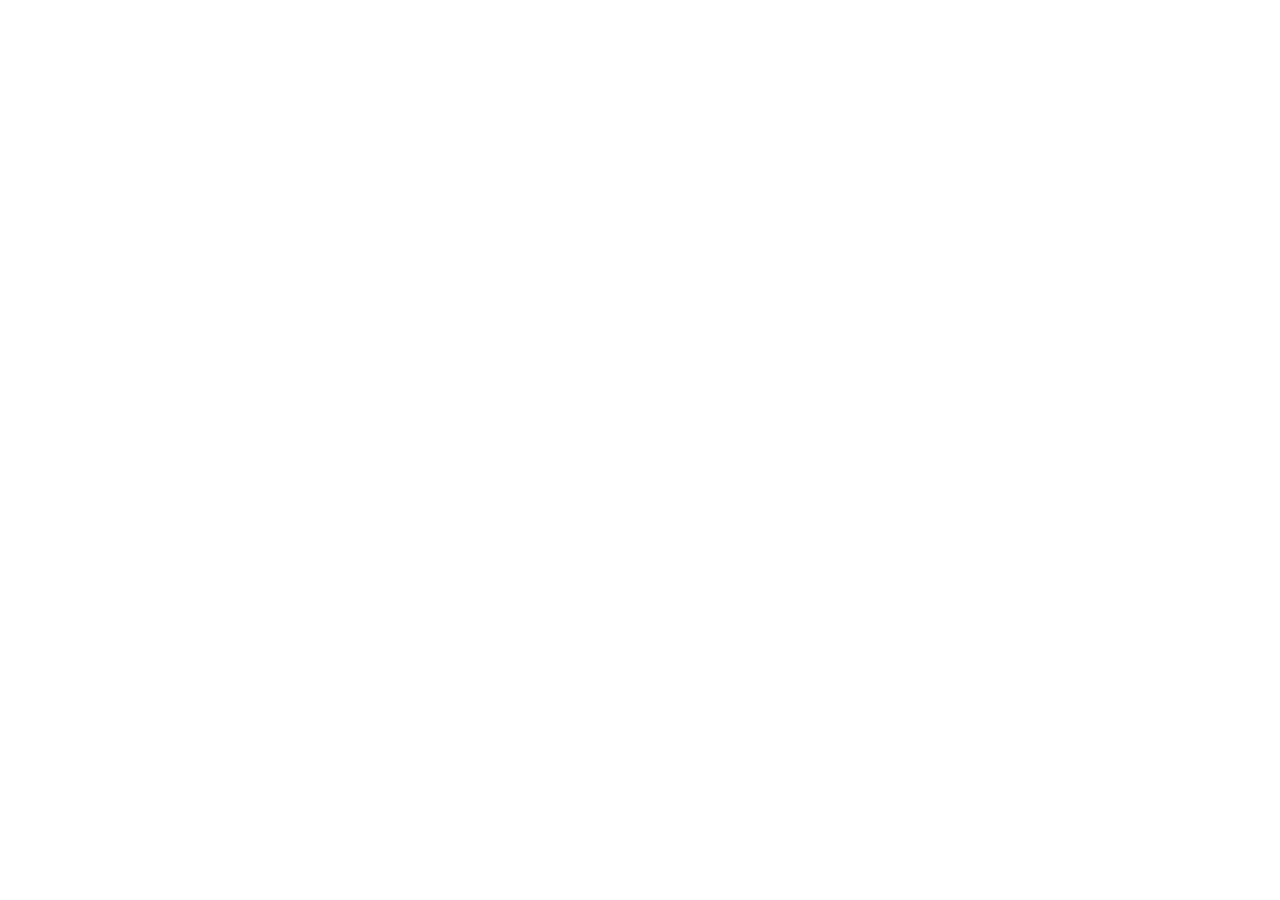
==== index.html @ 4b2084e6 "Aktualisiere Haviko Hauptseite" ====
<!doctype html>
<html lang="de">
<head>
  <meta charset="utf-8">
  <meta name="viewport" content="width=device-width, initial-scale=1, viewport-fit=cover">
  <meta name="theme-color" content="#0a5a49">
  <meta name="robots" content="noindex, nofollow, noarchive, nosnippet, noimageindex">
  <meta name="description" content="Haviko verbindet Restaurantbetrieb, Reservierungen, Tische, Bestellungen und Team in einem Arbeitsbereich.">
  <meta name="application-name" content="Haviko">
  <meta name="apple-mobile-web-app-title" content="Haviko">
  <meta name="apple-itunes-app" content="app-id=6794772408, app-argument=https://haviko.de/">
  <link rel="preconnect" href="https://dlapwemckfhxklytbqkk.supabase.co" crossorigin>
  <link rel="dns-prefetch" href="//dlapwemckfhxklytbqkk.supabase.co">
  <meta name="theme-color" content="#00866a">
  <link rel="icon" type="image/png" sizes="32x32" href="./assets/favicon-32.png?v=7">
  <link rel="icon" type="image/png" sizes="48x48" href="./assets/favicon-48.png?v=7">
  <link rel="icon" type="image/png" sizes="192x192" href="./assets/haviko-icon-192.png?v=7">
  <link rel="shortcut icon" type="image/png" href="./assets/favicon-48.png?v=7">
  <link rel="apple-touch-icon" sizes="180x180" href="./assets/apple-touch-icon.png?v=7">
  <link rel="manifest" href="./site.webmanifest?v=7">
  <script>
    (() => {
      const hasAccess = document.cookie
        .split(";")
        .map((value) => value.trim())
        .some((value) => value === "haviko_preview_access=granted");
      if (!hasAccess && window.location.hostname !== "localhost") {
        window.location.replace(
          `https://autorisieren.haviko.de/?next=${encodeURIComponent(window.location.href)}`
        );
      }
    })();
  </script>
  <title>Haviko | Restaurantsoftware</title>
  <style>
    :root {
      color-scheme: light;
      --forest: #0a5a49;
      --forest-deep: #063c32;
      --action: #087966;
      --action-soft: #e1f1ec;
      --orange: #dc702d;
      --orange-soft: #fff0e6;
      --blue: #1769aa;
      --danger: #b42318;
      --danger-soft: #fff1f0;
      --success: #147d5a;
      --ink: #15201d;
      --muted: #63706c;
      --line: #d8e1de;
      --surface: #ffffff;
      --surface-muted: #f4f7f6;
      --background: #edf2f0;
      --focus: #69aef0;
      --content: 1120px;
      font-family: -apple-system, BlinkMacSystemFont, "SF Pro Text", "Segoe UI", sans-serif;
    }

    * { box-sizing: border-box; }

    html { scroll-behavior: smooth; }

    body {
      margin: 0;
      min-width: 320px;
      min-height: 100vh;
      background: var(--background);
      color: var(--ink);
      letter-spacing: 0;
    }

    body.gate-locked { overflow: hidden; }

    button, input, select, textarea { font: inherit; }
    button, select { cursor: pointer; }
    button {
      max-width: 100%;
      touch-action: manipulation;
      overflow-wrap: anywhere;
    }
    a { color: var(--action); }
    img { display: block; max-width: 100%; }
    [hidden], .hidden { display: none !important; }

    :focus-visible {
      outline: 3px solid color-mix(in srgb, var(--focus) 55%, transparent);
      outline-offset: 2px;
    }

    .development-gate {
      position: fixed;
      inset: 0;
      z-index: 1000;
      min-height: 100dvh;
      padding:
        max(22px, env(safe-area-inset-top))
        18px
        max(22px, env(safe-area-inset-bottom));
      display: grid;
      place-items: center;
      background:
        linear-gradient(145deg, rgba(10, 90, 73, 0.08), transparent 45%),
        var(--background);
    }

    .gate-panel {
      width: min(100%, 460px);
      border: 1px solid var(--line);
      border-radius: 8px;
      overflow: hidden;
      background: var(--surface);
      box-shadow: 0 22px 65px rgba(21, 32, 29, 0.14);
    }

    .gate-accent {
      height: 8px;
      background: var(--forest);
    }

    .gate-content { padding: 30px; }

    .servora-wordmark {
      display: inline-flex;
      align-items: center;
      gap: 10px;
      color: var(--forest-deep);
      font-size: 18px;
      font-weight: 800;
      text-decoration: none;
    }

    .servora-mark {
      width: 34px;
      height: 34px;
      border-radius: 8px;
      background: var(--forest);
      object-fit: cover;
    }

    .gate-badge {
      margin: 28px 0 8px;
      color: var(--orange);
      font-size: 12px;
      font-weight: 800;
      text-transform: uppercase;
    }

    .gate-panel h1 {
      margin: 0;
      font-size: 32px;
      line-height: 1.12;
    }

    .gate-copy {
      margin: 12px 0 24px;
      color: var(--muted);
      line-height: 1.55;
    }

    .gate-form {
      display: grid;
      gap: 11px;
    }

    .gate-foot {
      margin-top: 22px;
      padding-top: 18px;
      border-top: 1px solid var(--line);
      display: flex;
      flex-wrap: wrap;
      gap: 8px 16px;
      color: var(--muted);
      font-size: 13px;
      line-height: 1.45;
    }

    .gate-foot p {
      width: 100%;
      margin: 0 0 2px;
    }

    .gate-foot button,
    .site-footer button,
    .site-footer a,
    .inline-link {
      padding: 0;
      border: 0;
      background: transparent;
      color: var(--action);
      text-decoration: underline;
      text-underline-offset: 3px;
    }

    .offline-banner {
      position: sticky;
      top: 0;
      z-index: 100;
      padding: 10px 18px;
      background: var(--danger);
      color: white;
      text-align: center;
      font-size: 14px;
      font-weight: 750;
    }

    .landing-page {
      min-height: 100vh;
      background: var(--background);
    }

    .landing-navigation {
      position: sticky;
      top: 0;
      z-index: 50;
      border-bottom: 1px solid rgba(216, 225, 222, 0.85);
      background: rgba(255, 255, 255, 0.92);
      backdrop-filter: blur(18px);
      -webkit-backdrop-filter: blur(18px);
    }

    .landing-navigation-inner {
      width: min(100%, var(--content));
      min-height: 72px;
      margin: 0 auto;
      padding: 10px 22px;
      display: flex;
      align-items: center;
      justify-content: space-between;
      gap: 18px;
    }

    .landing-actions {
      display: flex;
      align-items: center;
      gap: 10px;
    }

    .landing-actions a {
      min-width: 0;
      min-height: 42px;
      padding: 10px 15px;
      display: inline-flex;
      align-items: center;
      justify-content: center;
      border-radius: 7px;
      font-weight: 780;
      text-decoration: none;
    }

    .landing-actions .landing-login {
      border: 1px solid var(--line);
      background: white;
      color: var(--ink);
    }

    .landing-actions .landing-register {
      border: 1px solid var(--action);
      background: var(--action);
      color: white;
    }

    .landing-hero {
      min-height: min(760px, calc(100vh - 72px));
      display: grid;
      align-items: center;
      color: white;
      background:
        linear-gradient(90deg, rgba(6, 60, 50, 0.97) 0%, rgba(6, 60, 50, 0.88) 48%, rgba(6, 60, 50, 0.48) 100%),
        url("./assets/restaurant-workspace.png") center/cover;
    }

    .landing-hero-inner {
      width: min(100%, var(--content));
      margin: 0 auto;
      padding: 72px 22px 82px;
    }

    .landing-kicker {
      margin: 0 0 14px;
      color: #91e0ca;
      font-size: 13px;
      font-weight: 850;
      text-transform: uppercase;
    }

    .landing-hero h1 {
      max-width: 760px;
      margin: 0;
      font-size: clamp(44px, 7vw, 78px);
      line-height: 1.01;
    }

    .landing-lead {
      max-width: 650px;
      margin: 20px 0 30px;
      color: rgba(255, 255, 255, 0.8);
      font-size: 19px;
      line-height: 1.55;
    }

    .landing-hero-actions {
      display: flex;
      flex-wrap: wrap;
      gap: 11px;
    }

    .landing-hero-actions a {
      min-width: 0;
      min-height: 48px;
      padding: 12px 18px;
      display: inline-flex;
      align-items: center;
      justify-content: center;
      border-radius: 7px;
      font-weight: 800;
      text-decoration: none;
    }

    .landing-hero-actions .primary-link {
      background: white;
      color: var(--forest-deep);
    }

    .landing-hero-actions .secondary-link {
      border: 1px solid rgba(255, 255, 255, 0.35);
      background: rgba(255, 255, 255, 0.08);
      color: white;
    }

    .landing-features {
      padding: 64px 22px 78px;
      background: white;
    }

    .landing-features-inner {
      width: min(100%, var(--content));
      margin: 0 auto;
    }

    .landing-features h2 {
      max-width: 650px;
      margin: 0 0 30px;
      font-size: clamp(30px, 5vw, 46px);
      line-height: 1.08;
    }

    .landing-features .landing-kicker { color: var(--action); }

    .landing-feature-grid {
      display: grid;
      grid-template-columns: repeat(4, minmax(0, 1fr));
      gap: 1px;
      border: 1px solid var(--line);
      border-radius: 8px;
      overflow: hidden;
      background: var(--line);
    }

    .landing-feature {
      min-height: 190px;
      padding: 25px;
      background: white;
    }

    .landing-feature-mark {
      width: 42px;
      height: 42px;
      display: grid;
      place-items: center;
      border-radius: 8px;
      background: var(--action-soft);
      color: var(--action);
      font-size: 20px;
      font-weight: 850;
    }

    .landing-feature h3 {
      margin: 20px 0 8px;
      font-size: 20px;
    }

    .landing-feature p {
      margin: 0;
      color: var(--muted);
      line-height: 1.55;
    }

    .hero {
      min-height: 285px;
      position: relative;
      display: flex;
      align-items: flex-end;
      overflow: hidden;
      background: var(--forest);
      color: white;
    }

    .hero.has-image {
      min-height: 350px;
      background-position: center;
      background-size: cover;
    }

    .hero::after {
      content: "";
      position: absolute;
      inset: 0;
      background:
        linear-gradient(180deg, rgba(4, 34, 29, 0.05) 10%, rgba(4, 34, 29, 0.82) 100%);
    }

    .hero-inner {
      width: min(100%, var(--content));
      margin: 0 auto;
      padding:
        max(28px, env(safe-area-inset-top))
        22px
        34px;
      position: relative;
      z-index: 1;
      display: flex;
      align-items: flex-end;
      gap: 18px;
    }

    .restaurant-logo {
      width: 72px;
      height: 72px;
      flex: 0 0 72px;
      object-fit: cover;
      border: 2px solid rgba(255, 255, 255, 0.8);
      border-radius: 8px;
      background: white;
    }

    .eyebrow {
      margin: 0 0 6px;
      color: rgba(255, 255, 255, 0.78);
      font-size: 12px;
      font-weight: 800;
      text-transform: uppercase;
    }

    h1, h2, h3, p { letter-spacing: 0; }

    .hero h1 {
      margin: 0;
      font-size: clamp(34px, 6vw, 52px);
      line-height: 1.04;
    }

    .hero-subtitle {
      max-width: 720px;
      margin: 10px 0 0;
      color: rgba(255, 255, 255, 0.84);
      font-size: 17px;
      line-height: 1.48;
    }

    .hero-title-row {
      display: flex;
      align-items: center;
      flex-wrap: wrap;
      gap: 10px;
    }

    .hero-quick-button {
      min-height: 32px;
      padding: 0 12px;
      border: 1px solid rgba(255, 255, 255, 0.4);
      border-radius: 999px;
      background: rgba(255, 255, 255, 0.12);
      color: #fff;
      font-size: 13px;
      font-weight: 700;
      cursor: pointer;
    }

    .hero-quick-button-round {
      width: 32px;
      min-height: 32px;
      padding: 0;
      border-radius: 50%;
      font-style: italic;
      font-family: Georgia, serif;
    }

    .hero-quick-panel {
      position: fixed;
      inset: 0;
      z-index: 60;
      display: flex;
      align-items: flex-start;
      justify-content: center;
      padding: 60px 18px;
      background: rgba(6, 30, 24, 0.5);
    }

    .hero-quick-panel-inner {
      position: relative;
      width: min(100%, 480px);
      max-height: 80vh;
      overflow-y: auto;
      padding: 26px 24px;
      border-radius: 18px;
      background: var(--surface, #fff);
      color: var(--ink, #14211d);
      box-shadow: 0 24px 60px rgba(6, 30, 24, 0.3);
    }

    .hero-quick-close {
      position: absolute;
      top: 14px;
      right: 14px;
      width: 30px;
      height: 30px;
      border: none;
      border-radius: 50%;
      background: rgba(0, 0, 0, 0.06);
      font-size: 16px;
      cursor: pointer;
    }

    .menu-list { display: grid; gap: 22px; }
    .menu-category-title {
      margin: 0 0 10px;
      padding-bottom: 8px;
      border-bottom: 2px solid var(--action, #087966);
      color: var(--forest-deep, #063c32);
      font-size: 15px;
      font-weight: 800;
      text-transform: uppercase;
      letter-spacing: 0.04em;
    }
    .menu-items { display: grid; gap: 10px; }
    .menu-item { display: flex; align-items: baseline; gap: 8px; }
    .menu-item-name { color: var(--ink, #14211d); font-size: 15px; font-weight: 600; }
    .menu-item-dots {
      flex: 1;
      border-bottom: 1px dotted var(--line, #d9e4e0);
      transform: translateY(-4px);
      min-width: 12px;
    }
    .menu-item-price { color: var(--forest-deep, #063c32); font-size: 15px; font-weight: 700; white-space: nowrap; }

    .stepbar {
      border-bottom: 1px solid var(--line);
      background: color-mix(in srgb, white 94%, transparent);
      backdrop-filter: blur(18px);
      -webkit-backdrop-filter: blur(18px);
    }

    .stepbar ol {
      width: min(100%, var(--content));
      min-height: 70px;
      margin: 0 auto;
      padding: 0 22px;
      display: grid;
      grid-template-columns: repeat(3, 1fr);
      list-style: none;
    }

    .step-indicator {
      padding: 16px 8px;
      display: flex;
      align-items: center;
      justify-content: center;
      gap: 9px;
      border-bottom: 3px solid transparent;
      color: var(--muted);
      font-size: 14px;
      font-weight: 700;
    }

    .step-indicator[aria-current="step"] {
      border-bottom-color: var(--action);
      color: var(--forest-deep);
    }

    .step-number {
      width: 26px;
      height: 26px;
      display: grid;
      place-items: center;
      border: 1px solid var(--line);
      border-radius: 50%;
      background: white;
      font-size: 12px;
    }

    .step-indicator[aria-current="step"] .step-number {
      border-color: var(--action);
      background: var(--action);
      color: white;
    }

    main {
      width: min(100%, var(--content));
      margin: 0 auto;
      padding: 28px 22px 46px;
    }

    .status {
      min-height: 330px;
      display: grid;
      place-content: center;
      gap: 14px;
      text-align: center;
      color: var(--muted);
    }

    .status h2 { color: var(--ink); }

    .spinner {
      width: 32px;
      height: 32px;
      margin: auto;
      border: 3px solid var(--line);
      border-top-color: var(--action);
      border-radius: 50%;
      animation: spin 0.8s linear infinite;
    }

    @keyframes spin { to { transform: rotate(360deg); } }

    .booking-layout {
      display: grid;
      grid-template-columns: minmax(0, 1.55fr) minmax(300px, 0.75fr);
      gap: 24px;
      align-items: start;
    }

    .booking-surface,
    .summary-panel,
    .confirmation {
      border: 1px solid var(--line);
      border-radius: 8px;
      background: var(--surface);
      overflow: hidden;
    }

    .booking-step { padding: 26px; }

    .step-heading {
      margin-bottom: 22px;
      display: flex;
      align-items: flex-start;
      justify-content: space-between;
      gap: 18px;
    }

    .step-heading h2 {
      margin: 0;
      font-size: 25px;
    }

    .step-heading p {
      margin: 6px 0 0;
      color: var(--muted);
      line-height: 1.5;
    }

    .section-label {
      margin: 24px 0 10px;
      color: var(--muted);
      font-size: 13px;
      font-weight: 800;
      text-transform: uppercase;
    }

    .field-grid {
      display: grid;
      grid-template-columns: repeat(2, minmax(0, 1fr));
      gap: 15px;
    }

    .field {
      min-width: 0;
      display: grid;
      gap: 7px;
    }

    .field.full { grid-column: 1 / -1; }
    fieldset.field {
      min-width: 0;
      margin: 0;
      padding: 0;
      border: 0;
    }
    fieldset.field legend {
      margin-bottom: 8px;
      font-weight: 700;
    }

    label {
      font-size: 14px;
      font-weight: 700;
    }

    .field-hint {
      margin: -1px 0 0;
      color: var(--muted);
      font-size: 12px;
      line-height: 1.4;
    }

    input, select, textarea {
      width: 100%;
      min-height: 49px;
      padding: 11px 12px;
      border: 1px solid #b7c4c0;
      border-radius: 7px;
      outline: none;
      background: white;
      color: var(--ink);
    }

    input:focus, select:focus, textarea:focus {
      border-color: var(--blue);
      box-shadow: 0 0 0 3px color-mix(in srgb, var(--focus) 30%, transparent);
    }

    input[aria-invalid="true"],
    textarea[aria-invalid="true"],
    select[aria-invalid="true"] {
      border-color: var(--danger);
    }

    textarea {
      min-height: 96px;
      resize: vertical;
    }

    .guest-control {
      min-height: 49px;
      display: grid;
      grid-template-columns: 50px 1fr 50px;
      align-items: center;
      overflow: hidden;
      border: 1px solid #b7c4c0;
      border-radius: 7px;
    }

    .guest-control button {
      height: 100%;
      border: 0;
      background: var(--surface-muted);
      color: var(--forest);
      font-size: 24px;
      font-weight: 700;
    }

    .guest-value {
      text-align: center;
      font-weight: 800;
    }

    .choice-row {
      display: grid;
      grid-template-columns: repeat(3, 1fr);
      gap: 10px;
    }

    .choice {
      min-height: 49px;
      padding: 10px;
      border: 1px solid #b7c4c0;
      border-radius: 7px;
      background: white;
      color: var(--ink);
      font-weight: 700;
    }

    .choice[aria-pressed="true"] {
      border-color: var(--action);
      background: var(--action);
      color: white;
    }

    .slots {
      display: grid;
      grid-template-columns: repeat(auto-fill, minmax(132px, 1fr));
      gap: 9px;
    }

    .slot {
      min-height: 52px;
      padding: 8px;
      border: 1px solid #b7c4c0;
      border-radius: 7px;
      background: white;
      color: var(--ink);
      font-weight: 750;
    }

    .slot[aria-pressed="true"] {
      border-color: var(--action);
      background: var(--action);
      color: white;
    }

    .slot.waitlist {
      border-color: #d58a35;
      background: #fff7e8;
      color: #74401e;
      font-size: 13px;
    }

    .slot.waitlist[aria-pressed="true"] {
      border-color: #a85d13;
      background: #a85d13;
      color: white;
    }

    .preference-grid {
      display: grid;
      grid-template-columns: repeat(3, 1fr);
      gap: 10px;
    }

    .preference {
      min-height: 52px;
      padding: 10px;
      display: flex;
      align-items: center;
      gap: 9px;
      border: 1px solid var(--line);
      border-radius: 7px;
      background: var(--surface-muted);
    }

    .preference input {
      width: 20px;
      min-height: auto;
      height: 20px;
      flex: 0 0 20px;
      accent-color: var(--action);
    }

    .empty-slots,
    .notice {
      padding: 13px 14px;
      border-left: 4px solid var(--orange);
      background: var(--orange-soft);
      color: #74401e;
      font-size: 14px;
      line-height: 1.45;
    }

    #waitlist-notice { margin-top: 12px; }

    .notice.error {
      border-left-color: var(--danger);
      background: var(--danger-soft);
      color: var(--danger);
    }

    .step-actions {
      min-width: 0;
      margin-top: 26px;
      padding-top: 20px;
      border-top: 1px solid var(--line);
      display: flex;
      justify-content: space-between;
      gap: 12px;
    }

    .primary, .secondary, .quiet {
      min-width: 0;
      min-height: 50px;
      padding: 11px 18px;
      border-radius: 7px;
      font-weight: 780;
    }

    .primary {
      border: 1px solid var(--action);
      background: var(--action);
      color: white;
    }

    .primary:disabled {
      border-color: #c3cdca;
      background: #dce4e1;
      color: #737f7b;
      cursor: not-allowed;
    }

    .secondary {
      border: 1px solid #b7c4c0;
      background: white;
      color: var(--forest);
    }

    .quiet {
      border: 0;
      background: transparent;
      color: var(--forest);
    }

    .step-actions .primary { min-width: 145px; }

    .summary-panel {
      position: sticky;
      top: 20px;
    }

    .summary-head {
      padding: 20px;
      border-bottom: 1px solid var(--line);
      background: var(--forest-deep);
      color: white;
    }

    .summary-head p {
      margin: 4px 0 0;
      color: rgba(255, 255, 255, 0.72);
      font-size: 13px;
    }

    .summary-body { padding: 20px; }

    .summary-list {
      display: grid;
      gap: 12px;
      margin: 0;
    }

    .summary-row {
      display: flex;
      justify-content: space-between;
      gap: 18px;
      padding-bottom: 11px;
      border-bottom: 1px solid var(--line);
    }

    .summary-row:last-child {
      padding-bottom: 0;
      border-bottom: 0;
    }

    .summary-row dt { color: var(--muted); }
    .summary-row dd {
      margin: 0;
      text-align: right;
      font-weight: 750;
    }

    .restaurant-info {
      padding: 20px;
      display: grid;
      gap: 14px;
      border-top: 1px solid var(--line);
      color: var(--muted);
      font-size: 14px;
      line-height: 1.5;
    }

    .restaurant-info strong { color: var(--ink); }

    .review-block {
      margin-bottom: 18px;
      padding: 18px;
      border: 1px solid var(--line);
      border-radius: 7px;
      background: var(--surface-muted);
    }

    .review-block h3 {
      margin: 0 0 12px;
      font-size: 17px;
    }

    .review-block dl { margin: 0; }

    .check {
      display: grid;
      grid-template-columns: 22px 1fr;
      gap: 10px;
      align-items: start;
      margin: 16px 0;
      color: var(--muted);
      font-size: 14px;
      line-height: 1.5;
    }

    .check input {
      width: 20px;
      min-height: auto;
      height: 20px;
      margin: 1px 0 0;
      accent-color: var(--action);
    }

    .allergy-consent {
      padding: 12px;
      border: 1px solid #e5b89e;
      border-radius: 7px;
      background: var(--orange-soft);
    }

    .confirmation {
      max-width: 680px;
      margin: 30px auto;
      padding: 34px;
      text-align: center;
    }

    .confirmation-mark {
      width: 58px;
      height: 58px;
      margin: 0 auto 18px;
      display: grid;
      place-content: center;
      border-radius: 50%;
      background: var(--action-soft);
      color: var(--success);
      font-size: 28px;
      font-weight: 850;
    }

    .confirmation h2 {
      margin: 0;
      font-size: 28px;
    }

    .confirmation-code {
      margin: 20px 0;
      color: var(--forest);
      font-family: ui-monospace, "SFMono-Regular", Consolas, monospace;
      font-size: 23px;
      font-weight: 850;
    }

    .confirmation-actions {
      min-width: 0;
      margin-top: 24px;
      display: flex;
      justify-content: center;
      gap: 10px;
    }

    .rating-form {
      max-width: 520px;
      margin: 24px auto 0;
      text-align: left;
    }

    .rating-stars {
      display: flex;
      justify-content: center;
      gap: 8px;
      margin: 12px 0 22px;
      padding: 0;
      border: 0;
    }

    .rating-stars legend {
      width: 100%;
      margin-bottom: 10px;
      text-align: center;
      font-weight: 750;
    }

    .rating-stars input {
      position: absolute;
      width: 1px;
      height: 1px;
      opacity: 0;
    }

    .rating-stars label {
      display: grid;
      width: 48px;
      height: 48px;
      place-items: center;
      border: 1px solid var(--line);
      border-radius: 50%;
      background: white;
      color: var(--muted);
      cursor: pointer;
      font-size: 25px;
      transition: transform 160ms ease, border-color 160ms ease, color 160ms ease;
    }

    .rating-stars input:checked + label {
      border-color: var(--orange);
      background: var(--orange-soft);
      color: var(--orange);
      transform: translateY(-2px);
    }

    .rating-stars input:focus-visible + label {
      outline: 3px solid color-mix(in srgb, var(--action) 30%, transparent);
      outline-offset: 2px;
    }

    .site-footer {
      padding:
        28px
        22px
        max(28px, env(safe-area-inset-bottom));
      border-top: 1px solid var(--line);
      background: white;
    }

    .footer-inner {
      width: min(100%, var(--content));
      margin: 0 auto;
      display: flex;
      align-items: flex-start;
      justify-content: space-between;
      gap: 24px;
    }

    .footer-brand {
      color: var(--muted);
      font-size: 13px;
      line-height: 1.5;
    }

    .footer-brand strong {
      display: block;
      color: var(--forest-deep);
      font-size: 15px;
    }

    .footer-links {
      display: flex;
      flex-wrap: wrap;
      justify-content: flex-end;
      gap: 10px 18px;
      font-size: 13px;
    }

    .legal-dialog {
      width: min(calc(100% - 28px), 780px);
      max-height: min(86dvh, 900px);
      padding: 0;
      border: 1px solid var(--line);
      border-radius: 8px;
      background: white;
      color: var(--ink);
      box-shadow: 0 28px 90px rgba(15, 28, 24, 0.28);
    }

    .legal-dialog::backdrop {
      background: rgba(7, 18, 15, 0.62);
      backdrop-filter: blur(4px);
    }

    .legal-header {
      min-height: 64px;
      padding: 14px 18px;
      position: sticky;
      top: 0;
      z-index: 2;
      display: flex;
      align-items: center;
      justify-content: space-between;
      gap: 14px;
      border-bottom: 1px solid var(--line);
      background: rgba(255, 255, 255, 0.96);
    }

    .legal-header strong { font-size: 18px; }

    .icon-button {
      width: 42px;
      height: 42px;
      flex: 0 0 42px;
      display: grid;
      place-items: center;
      border: 1px solid var(--line);
      border-radius: 50%;
      background: var(--surface-muted);
      color: var(--ink);
      font-size: 22px;
    }

    .legal-content {
      padding: 24px;
      overflow-wrap: anywhere;
    }

    .legal-content h1 {
      margin: 0 0 8px;
      font-size: 31px;
    }

    .legal-content h2 {
      margin: 28px 0 8px;
      font-size: 20px;
    }

    .legal-content h3 {
      margin: 18px 0 6px;
      font-size: 16px;
    }

    .legal-content p,
    .legal-content li {
      color: #46524e;
      line-height: 1.65;
    }

    .legal-content ul { padding-left: 22px; }

    .legal-meta {
      margin: 0 0 20px;
      color: var(--muted);
      font-size: 13px;
    }

    .draft-warning {
      padding: 13px 14px;
      border-left: 4px solid var(--orange);
      background: var(--orange-soft);
      color: #74401e;
      line-height: 1.5;
    }

    .placeholder {
      padding: 0 3px;
      background: #fff0a8;
      color: #493b00;
      font-weight: 750;
    }

    @media (max-width: 820px) {
      .landing-feature-grid { grid-template-columns: 1fr; }
      .hero { min-height: 235px; }
      .hero.has-image { min-height: 285px; }
      .booking-layout { grid-template-columns: 1fr; }
      .summary-panel {
        position: static;
        order: -1;
      }
      .restaurant-info { display: none; }
    }

    @media (max-width: 620px) {
      .landing-navigation-inner { min-height: 64px; padding: 8px 16px; }
      .landing-actions .landing-register { display: none; }
      .landing-actions a { min-height: 40px; padding: 9px 13px; }
      .landing-hero {
        min-height: calc(100dvh - 64px);
        background:
          linear-gradient(180deg, rgba(6, 60, 50, 0.86), rgba(6, 60, 50, 0.98)),
          url("./assets/restaurant-workspace.png") center/cover;
      }
      .landing-hero-inner { padding: 56px 18px 66px; }
      .landing-hero h1 { font-size: 44px; }
      .landing-lead { font-size: 17px; }
      .landing-hero-actions { flex-direction: column; align-items: stretch; }
      .landing-features { padding: 48px 16px 58px; }
      .landing-feature { min-height: 0; }
      .gate-content { padding: 24px 20px; }
      .gate-panel h1 { font-size: 28px; }
      .hero-inner {
        padding-left: 18px;
        padding-right: 18px;
        padding-bottom: 24px;
        align-items: center;
      }
      .restaurant-logo {
        width: 58px;
        height: 58px;
        flex-basis: 58px;
      }
      .hero h1 { font-size: 34px; }
      .hero-subtitle { font-size: 15px; }
      .stepbar ol { padding: 0 8px; }
      .step-indicator {
        min-width: 0;
        gap: 6px;
        font-size: 12px;
      }
      .step-number { display: none; }
      main { padding: 16px 10px 32px; }
      .booking-step { padding: 20px 15px; }
      .step-heading h2 { font-size: 23px; }
      .field-grid { grid-template-columns: 1fr; }
      .field.full { grid-column: auto; }
      .preference-grid { grid-template-columns: 1fr; }
      .summary-head,
      .summary-body { padding: 16px; }
      .summary-body { display: none; }
      .summary-panel.expanded .summary-body { display: block; }
      .summary-head {
        cursor: pointer;
        display: flex;
        align-items: center;
        justify-content: space-between;
      }
      .summary-head::after {
        content: "Mehr";
        font-size: 22px;
      }
      .summary-panel.expanded .summary-head::after { content: "Weniger"; }
      .step-actions { align-items: stretch; }
      .step-actions .primary { min-width: 0; flex: 1; }
      .confirmation { padding: 28px 18px; }
      .confirmation-actions { flex-direction: column; }
      .confirmation-actions > button { width: 100%; }
      .footer-inner { flex-direction: column; }
      .footer-links { justify-content: flex-start; }
      .legal-content { padding: 20px 17px 30px; }
    }

    @media (prefers-reduced-motion: reduce) {
      *, *::before, *::after {
        animation-duration: 0.01ms !important;
        animation-iteration-count: 1 !important;
        scroll-behavior: auto !important;
      }
    }
  </style>
</head>
<body class="gate-locked">
  <div class="offline-banner hidden" id="offline-banner" role="status">
    Offline – neue Reservierungen können erst wieder online gesendet werden.
  </div>

  <section class="development-gate" id="development-gate" aria-labelledby="gate-title">
    <div class="gate-panel">
      <div class="gate-accent"></div>
      <div class="gate-content">
        <div class="servora-wordmark">
          <img class="servora-mark" src="./assets/haviko-app-icon.png" alt="">
          <span>Haviko</span>
        </div>
        <p class="gate-badge">Nicht öffentlich</p>
        <h1 id="gate-title">Entwicklungsvorschau</h1>
        <p class="gate-copy">
          Diese Website ist noch nicht veröffentlicht. Der Zugang ist ausschließlich für
          autorisierte Funktions- und Darstellungstests vorgesehen.
        </p>
        <form class="gate-form" id="gate-form">
          <label for="development-pin">Zugangs-PIN</label>
          <input
            id="development-pin"
            type="password"
            inputmode="numeric"
            pattern="[0-9]*"
            maxlength="8"
            autocomplete="off"
            required
            aria-describedby="gate-error"
          >
          <div class="notice error hidden" id="gate-error" role="alert">
            Der eingegebene PIN ist nicht korrekt.
          </div>
          <button class="primary" type="submit" id="gate-submit">Vorschau öffnen</button>
        </form>
        <div class="gate-foot">
          <p>Bitte Link und PIN nicht öffentlich weitergeben.</p>
          <p>Support, Veröffentlichungshilfe und rechtliche Entwürfe werden erst nach der Freigabe angezeigt.</p>
        </div>
      </div>
    </div>
  </section>

  <div id="site-content" inert aria-hidden="true">
    <section class="landing-page hidden" id="landing-page">
      <nav class="landing-navigation" aria-label="Haviko">
        <div class="landing-navigation-inner">
          <a class="servora-wordmark" href="./" aria-label="Haviko Startseite">
            <img class="servora-mark" src="./assets/haviko-app-icon.png" alt="">
            <span>Haviko</span>
          </a>
          <div class="landing-actions">
            <a class="landing-login" href="https://gastportal.haviko.de/">Gastportal</a>
            <a class="landing-login" href="https://login.haviko.de/">Anmelden</a>
            <a class="landing-register" href="https://login.haviko.de/?mode=register">Restaurant erstellen</a>
          </div>
        </div>
      </nav>

      <section class="landing-hero">
        <div class="landing-hero-inner">
          <p class="landing-kicker">Restaurantbetrieb in einem System</p>
          <h1>Mehr Überblick. Weniger Umwege.</h1>
          <p class="landing-lead">
            Haviko verbindet Reservierungen, Tische, Bestellungen, Küche, Schichten
            und Auswertungen in einem gemeinsamen Arbeitsbereich.
          </p>
          <div class="landing-hero-actions">
            <a class="primary-link" href="https://login.haviko.de/">Bei Haviko anmelden</a>
            <a class="secondary-link" href="https://login.haviko.de/?mode=register">Restaurant erstellen</a>
          </div>
        </div>
      </section>

      <section class="landing-features">
        <div class="landing-features-inner">
          <p class="landing-kicker">Haviko im Betrieb</p>
          <h2>Vom ersten Gast bis zum Tagesabschluss.</h2>
          <div class="landing-feature-grid">
            <article class="landing-feature">
              <span class="landing-feature-mark" aria-hidden="true">1</span>
              <h3>Reservierungen und Tische</h3>
              <p>Plane Besuche, platziere Gäste und behalte Bereiche und Auslastung im Blick.</p>
            </article>
            <article class="landing-feature">
              <span class="landing-feature-mark" aria-hidden="true">2</span>
              <h3>Bestellung und Küche</h3>
              <p>Bestellungen laufen von Service und Theke direkt an die richtige Station.</p>
            </article>
            <article class="landing-feature">
              <span class="landing-feature-mark" aria-hidden="true">3</span>
              <h3>Team und Betrieb</h3>
              <p>Schichten, Rollen und betriebliche Kennzahlen bleiben zentral organisiert.</p>
            </article>
            <article class="landing-feature">
              <span class="landing-feature-mark" aria-hidden="true">4</span>
              <h3>Gastportal</h3>
              <p>Gäste öffnen Reservierungen, digitale Rechnungen, Feedback und Stempelkarten über persönliche Links.</p>
            </article>
          </div>
        </div>
      </section>
    </section>

    <header class="hero" id="hero">
      <div class="hero-inner">
        <img class="restaurant-logo hidden" id="logo" alt="">
        <div>
          <p class="eyebrow">Online-Reservierung</p>
          <div class="hero-title-row">
            <h1 id="restaurant-name">Haviko</h1>
            <button class="hero-quick-button hidden" type="button" id="hero-menu-button" aria-label="Speisekarte anzeigen">Karte</button>
            <button class="hero-quick-button hero-quick-button-round hidden" type="button" id="hero-info-button" aria-label="Informationen zum Restaurant">i</button>
          </div>
          <p class="hero-subtitle" id="restaurant-description">
            Freie Zeiten werden für dich geladen.
          </p>
        </div>
      </div>
    </header>

    <div class="hero-quick-panel hidden" id="hero-quick-panel">
      <div class="hero-quick-panel-inner">
        <button class="hero-quick-close" type="button" id="hero-quick-close" aria-label="Schließen">×</button>
        <h2 id="hero-quick-panel-title"></h2>
        <div id="hero-quick-panel-body"></div>
      </div>
    </div>

    <nav class="stepbar hidden" id="stepbar" aria-label="Reservierungsschritte">
      <ol>
        <li class="step-indicator" data-step-indicator="1" aria-current="step">
          <span class="step-number">1</span><span>Termin</span>
        </li>
        <li class="step-indicator" data-step-indicator="2">
          <span class="step-number">2</span><span>Gastdaten</span>
        </li>
        <li class="step-indicator" data-step-indicator="3">
          <span class="step-number">3</span><span>Prüfen</span>
        </li>
      </ol>
    </nav>

    <main id="booking-main">
      <div class="status" id="loading" role="status">
        <div class="spinner" aria-hidden="true"></div>
        <span>Freie Zeiten werden geladen</span>
      </div>

      <div class="status hidden" id="fatal">
        <h2>Reservierung nicht verfügbar</h2>
        <p id="fatal-message">Der Link ist unvollständig oder nicht mehr gültig.</p>
      </div>

      <form class="booking-layout hidden" id="booking-form" novalidate>
        <div class="booking-surface">
          <section class="booking-step" data-booking-step="1">
            <div class="step-heading">
              <div>
                <h2>Wann dürfen wir dich begrüßen?</h2>
                <p>Wähle Gästezahl, Datum, Bereich und eine freie Uhrzeit.</p>
              </div>
            </div>

            <div class="field-grid">
              <div class="field">
                <label for="guests">Personen</label>
                <div class="guest-control">
                  <button type="button" id="guests-minus" aria-label="Eine Person weniger">−</button>
                  <output class="guest-value" id="guests-value" for="guests">2 Personen</output>
                  <button type="button" id="guests-plus" aria-label="Eine Person mehr">+</button>
                </div>
                <input type="hidden" id="guests" value="2">
              </div>
              <div class="field">
                <label for="date">Datum</label>
                <input type="date" id="date" required>
              </div>
              <div class="field full" id="area-field">
                <label for="area">Wunschbereich</label>
                <select id="area" required></select>
              </div>
            </div>

            <p class="section-label">Verfügbare Uhrzeiten</p>
            <div class="slots" id="slots" aria-label="Verfügbare Uhrzeiten"></div>
            <div class="notice hidden" id="waitlist-notice">
              Mit „Warteliste“ gekennzeichnete Zeiten sind ausgebucht. Dein Eintrag ist
              noch keine Reservierung; das Restaurant meldet sich, sobald ein Tisch frei wird.
            </div>
            <div class="empty-slots hidden" id="empty-slots">
              Für diese Auswahl ist aktuell kein passender Tisch frei. Probiere ein anderes
              Datum, eine andere Gästezahl oder einen anderen Bereich.
            </div>

            <div class="step-actions">
              <span></span>
              <button class="primary" type="button" data-next-step="2">Weiter</button>
            </div>
          </section>

          <section class="booking-step hidden" data-booking-step="2">
            <div class="step-heading">
              <div>
                <h2>Wie können wir dich erreichen?</h2>
                <p>Das Restaurant nutzt diese Angaben ausschließlich für deine Reservierung.</p>
              </div>
            </div>

            <div class="field-grid" id="contact-fields">
              <div class="field" data-public-field="Vorname">
                <label for="first-name">Vorname</label>
                <input id="first-name" autocomplete="given-name">
              </div>
              <div class="field" data-public-field="Nachname">
                <label for="last-name">Nachname</label>
                <input id="last-name" autocomplete="family-name">
              </div>
              <div class="field" data-public-field="E-Mail-Adresse">
                <label for="email">E-Mail-Adresse</label>
                <input type="email" id="email" autocomplete="email">
              </div>
              <div class="field" data-public-field="Telefonnummer">
                <label for="phone">Telefonnummer</label>
                <input type="tel" id="phone" autocomplete="tel">
              </div>
              <fieldset class="field full" data-public-field="Adresse">
                <legend>Adresse</legend>
                <div class="field-grid">
                  <div class="field">
                    <label for="street">Straße</label>
                    <input id="street" autocomplete="address-line1">
                  </div>
                  <div class="field">
                    <label for="house-number">Hausnummer</label>
                    <input id="house-number" autocomplete="address-line2">
                  </div>
                  <div class="field">
                    <label for="postal-code">Postleitzahl</label>
                    <input id="postal-code" autocomplete="postal-code" inputmode="numeric">
                  </div>
                  <div class="field">
                    <label for="city">Ort</label>
                    <input id="city" autocomplete="address-level2">
                  </div>
                </div>
              </fieldset>
              <div class="field full" data-public-field="Anlass">
                <label for="occasion">Anlass</label>
                <input id="occasion" autocomplete="off">
              </div>
            </div>

            <div id="preference-fields">
              <p class="section-label">Wünsche</p>
              <div class="preference-grid">
                <label class="preference" data-public-field="Kinderstuhl">
                  <input type="checkbox" id="high-chair">
                  <span>Kinderstuhl</span>
                </label>
                <label class="preference" data-public-field="Rollstuhlplatz">
                  <input type="checkbox" id="wheelchair">
                  <span>Rollstuhlplatz</span>
                </label>
                <label class="preference" data-public-field="Haustier">
                  <input type="checkbox" id="pet">
                  <span>Haustier</span>
                </label>
              </div>
            </div>

            <div class="field-grid" style="margin-top: 15px">
              <div class="field full" data-public-field="Hinweise">
                <label for="notes">Weitere Hinweise</label>
                <textarea id="notes" maxlength="1000"></textarea>
              </div>
              <div class="field full" data-public-field="Freiwillige Allergiehinweise">
                <label for="allergies">Freiwillige Allergiehinweise</label>
                <textarea id="allergies" maxlength="1000"></textarea>
                <p class="field-hint">
                  Nur angeben, wenn das Restaurant diese Information für die Reservierung
                  berücksichtigen soll. Eine allergenfreie Zubereitung kann dadurch nicht garantiert werden.
                </p>
              </div>
            </div>

            <div class="notice error hidden" id="contact-error" role="alert"></div>
            <div class="step-actions">
              <button class="quiet" type="button" data-previous-step="1">Zurück</button>
              <button class="primary" type="button" data-next-step="3">Weiter</button>
            </div>
          </section>

          <section class="booking-step hidden" data-booking-step="3">
            <div class="step-heading">
              <div>
                <h2>Reservierung prüfen</h2>
                <p>Kontrolliere deine Angaben, bevor du die Anfrage absendest.</p>
              </div>
            </div>

            <div class="review-block">
              <h3>Termin</h3>
              <dl class="summary-list" id="review-appointment"></dl>
            </div>
            <div class="review-block">
              <h3>Kontakt</h3>
              <dl class="summary-list" id="review-contact-summary"></dl>
            </div>

            <label class="check">
              <input type="checkbox" id="privacy" required>
              <span>
                Ich habe die
                <button class="inline-link" type="button" data-legal="reservierungsdatenschutz">
                  Datenschutzhinweise zur Reservierung
                </button>
                gelesen.
              </span>
            </label>

            <label class="check allergy-consent hidden" id="allergy-consent-wrap">
              <input type="checkbox" id="allergy-consent">
              <span>
                Ich willige ausdrücklich ein, dass meine freiwilligen Allergie- oder
                Gesundheitsangaben für diese Reservierung verarbeitet werden. Die Einwilligung
                kann ich mit Wirkung für die Zukunft beim Restaurant widerrufen.
              </span>
            </label>

            <div class="notice error hidden" id="form-error" role="alert"></div>
            <div class="step-actions">
              <button class="quiet" type="button" data-previous-step="2">Zurück</button>
              <button class="primary" type="submit" id="submit">Reservierung anfragen</button>
            </div>
          </section>
        </div>

        <aside class="summary-panel" id="summary-panel">
          <div class="summary-head" id="summary-toggle">
            <div>
              <strong>Deine Reservierung</strong>
              <p id="summary-compact">Noch keine Uhrzeit gewählt</p>
            </div>
          </div>
          <div class="summary-body">
            <dl class="summary-list">
              <div class="summary-row"><dt>Personen</dt><dd id="summary-guests">2</dd></div>
              <div class="summary-row"><dt>Datum</dt><dd id="summary-date">–</dd></div>
              <div class="summary-row"><dt>Uhrzeit</dt><dd id="summary-time">–</dd></div>
              <div class="summary-row"><dt>Bereich</dt><dd id="summary-area">–</dd></div>
            </dl>
          </div>
          <div class="restaurant-info" id="restaurant-info"></div>
          <div class="restaurant-info hidden" id="public-menu"></div>
        </aside>
      </form>

      <section class="confirmation hidden" id="confirmation" aria-live="polite">
        <h2 id="confirmation-title">Reservierung eingegangen</h2>
        <div class="confirmation-code" id="confirmation-code"></div>
        <p id="confirmation-message"></p>
        <p class="field-hint">Bewahre die Reservierungsnummer für Rückfragen auf.</p>
        <div class="confirmation-actions">
          <button class="secondary" type="button" id="copy-confirmation">Nummer kopieren</button>
          <button class="secondary hidden" type="button" id="manage-reservation">Reservierung verwalten</button>
          <button class="primary" type="button" id="new-booking">Weitere Reservierung</button>
        </div>
      </section>

      <section class="confirmation hidden" id="cancellation-manager" aria-live="polite">
        <h2 id="cancellation-title">Reservierung verwalten</h2>
        <div class="confirmation-code" id="cancellation-code"></div>
        <div class="review-block">
          <dl class="summary-list" id="cancellation-details"></dl>
        </div>
        <p id="cancellation-message"></p>
        <div class="notice error hidden" id="cancellation-error" role="alert"></div>
        <div class="confirmation-actions">
          <button class="secondary" type="button" id="back-to-booking">Zur Reservierungsseite</button>
          <button class="secondary hidden" type="button" id="review-visit">Besuch bewerten</button>
          <button class="primary" type="button" id="cancel-reservation">Reservierung stornieren</button>
        </div>
      </section>

      <section class="confirmation hidden" id="review-manager" aria-live="polite">
        <h2 id="review-title">Wie war dein Besuch?</h2>
        <div class="confirmation-code" id="review-code"></div>
        <p>Deine Rückmeldung geht direkt an das Restaurant.</p>
        <form class="rating-form" id="review-form">
          <fieldset class="rating-stars">
            <legend>Bewertung</legend>
            <input type="radio" name="rating" id="rating-1" value="1" required>
            <label for="rating-1" aria-label="1 Stern">1</label>
            <input type="radio" name="rating" id="rating-2" value="2">
            <label for="rating-2" aria-label="2 Sterne">2</label>
            <input type="radio" name="rating" id="rating-3" value="3">
            <label for="rating-3" aria-label="3 Sterne">3</label>
            <input type="radio" name="rating" id="rating-4" value="4">
            <label for="rating-4" aria-label="4 Sterne">4</label>
            <input type="radio" name="rating" id="rating-5" value="5">
            <label for="rating-5" aria-label="5 Sterne">5</label>
          </fieldset>
          <label class="field">
            <span>Kommentar <small>optional</small></span>
            <textarea id="review-comment" maxlength="2000" rows="5"
              placeholder="Was hat dir gefallen? Was können wir verbessern?"></textarea>
          </label>
          <label class="check">
            <input type="checkbox" id="review-contact">
            <span>Das Restaurant darf mich zu dieser Rückmeldung kontaktieren.</span>
          </label>
          <div class="notice error hidden" id="review-error" role="alert"></div>
          <div class="confirmation-actions">
            <button class="secondary" type="button" id="review-back">Zurück</button>
            <button class="primary" type="submit" id="submit-review">Bewertung senden</button>
          </div>
        </form>
        <div class="notice success hidden" id="review-success" role="status">
          Danke. Deine Bewertung wurde sicher übermittelt.
        </div>
      </section>

      <section class="confirmation hidden" id="receipt-viewer" aria-live="polite">
        <h2 id="receipt-restaurant-name">Digitale Rechnung</h2>
        <div class="confirmation-code" id="receipt-invoice-number"></div>
        <dl class="summary-list" id="receipt-items"></dl>
        <div class="summary-row receipt-total"><dt>Gesamt</dt><dd id="receipt-total"></dd></div>
        <p class="field-hint" id="receipt-meta"></p>
        <div class="confirmation-actions">
          <a class="primary hidden" id="receipt-tip-link" href="#" target="_blank" rel="noopener">Trinkgeld geben</a>
          <button class="secondary" type="button" id="receipt-back">Zur Reservierungsseite</button>
        </div>
      </section>

      <section class="confirmation hidden" id="table-viewer" aria-live="polite">
        <h2 id="table-restaurant-name">Restaurant</h2>
        <div class="confirmation-code" id="table-name"></div>
        <div class="restaurant-info" id="table-restaurant-info"></div>
        <div class="restaurant-info" id="table-menu"></div>
        <p class="field-hint">Diese Seite zeigt nur die Speisekarte. Bestellungen nimmt das Personal am Tisch entgegen.</p>
        <div class="confirmation-actions">
          <button class="secondary" type="button" id="table-back">Zur Reservierungsseite</button>
        </div>
      </section>
    </main>

    <footer class="site-footer">
      <div class="footer-inner">
        <div class="footer-brand">
          <strong>Reservierung mit Haviko</strong>
          Sichere Restaurantorganisation und Online-Reservierungen.
        </div>
        <div class="footer-links">
          <a href="https://login.haviko.de/">Haviko Web</a>
          <button type="button" data-legal="support">Support</button>
          <button type="button" data-legal="veroeffentlichung">Veröffentlichung</button>
          <button type="button" data-legal="impressum">Impressum</button>
          <button type="button" data-legal="datenschutz">Datenschutz</button>
          <button type="button" data-legal="nutzungsbedingungen">Nutzungsbedingungen</button>
          <button type="button" data-legal="agb">AGB</button>
        </div>
      </div>
    </footer>
  </div>

  <dialog class="legal-dialog" id="legal-dialog" aria-labelledby="legal-dialog-title">
    <div class="legal-header">
      <strong id="legal-dialog-title">Rechtliche Informationen</strong>
      <button class="icon-button" type="button" id="close-legal" aria-label="Schließen">×</button>
    </div>
    <div class="legal-content">
      <article data-legal-document="impressum">
        <h1>Impressum</h1>
        <p class="legal-meta">Anbieterkennzeichnung nach § 5 DDG · Entwurfsstand 26. Juli 2026</p>
        <div class="draft-warning">
          Entwurf für die Veröffentlichung. Alle gelb markierten Angaben müssen vor der
          öffentlichen Freigabe durch die tatsächlichen Anbieterdaten ersetzt und rechtlich geprüft werden.
        </div>
        <h2>Anbieter von Haviko</h2>
        <p>
          <span class="placeholder">[VOLLSTÄNDIGER NAME / FIRMA]</span><br>
          <span class="placeholder">[RECHTSFORM, FALLS VORHANDEN]</span><br>
          <span class="placeholder">[STRASSE UND HAUSNUMMER]</span><br>
          <span class="placeholder">[PLZ UND ORT]</span><br>
          Deutschland
        </p>
        <h2>Kontakt</h2>
        <p>
          E-Mail: <span class="placeholder">[KONTAKT-E-MAIL]</span><br>
          Telefon: <span class="placeholder">[TELEFONNUMMER]</span>
        </p>
        <h2>Vertretung und Register</h2>
        <p>
          Vertretungsberechtigt:
          <span class="placeholder">[VERTRETUNGSBERECHTIGTE PERSON, FALLS ERFORDERLICH]</span><br>
          Registergericht und Registernummer:
          <span class="placeholder">[REGISTERANGABEN ODER „NICHT EINGETRAGEN“]</span><br>
          Umsatzsteuer-Identifikationsnummer:
          <span class="placeholder">[UST-ID ODER „NICHT VORHANDEN“]</span>
        </p>
        <h2>Verbraucherstreitbeilegung</h2>
        <p>
          <span class="placeholder">[ANGABE NACH § 36 VSBG: TEILNAHMEBEREITSCHAFT,
          VERPFLICHTUNG ODER ZUTREFFENDE AUSNAHME]</span>
        </p>
        <h2>Inhaltlich verantwortlich</h2>
        <p><span class="placeholder">[NAME UND ANSCHRIFT, FALLS ERFORDERLICH]</span></p>
      </article>

      <article data-legal-document="datenschutz" hidden>
        <h1>Datenschutzerklärung</h1>
        <p class="legal-meta">Für Haviko App und Website · Entwurfsstand 26. Juli 2026</p>
        <div class="draft-warning">
          Dieser Text bildet den aktuellen technischen Stand ab, ist aber keine Rechtsberatung.
          Anbieter, Projektregion, Aufbewahrungsfristen und Kontaktwege müssen vor Veröffentlichung ergänzt werden.
        </div>
        <h2>1. Verantwortlicher</h2>
        <p>
          <span class="placeholder">[VOLLSTÄNDIGER NAME / FIRMA]</span>,
          <span class="placeholder">[ANSCHRIFT]</span>,
          E-Mail <span class="placeholder">[DATENSCHUTZ-E-MAIL]</span>.
        </p>
        <h2>2. Verhältnis zu Restaurants</h2>
        <p>
          Haviko ist eine Organisationsplattform für Restaurants. Für Mitarbeiter-, Betriebs-
          und Reservierungsdaten ist grundsätzlich das Restaurant verantwortlich, das Haviko
          einsetzt und über Zwecke sowie Mittel der Verarbeitung entscheidet. Soweit Haviko
          Daten ausschließlich im Auftrag eines Restaurants verarbeitet, erfolgt dies als
          Auftragsverarbeiter auf Grundlage einer Vereinbarung nach Art. 28 DSGVO.
        </p>
        <h2>3. Verarbeitete Daten</h2>
        <ul>
          <li>Kontodaten: Name, Benutzername, Telefonnummer, Restaurantkennung, Rolle und technische Benutzer-ID.</li>
          <li>Restaurantdaten: Name, Anschrift, Kontaktdaten, Bereiche, Tische, Produkte, Preise, Stationen und Einstellungen.</li>
          <li>Betriebsdaten: Bestellungen, Küchenbons, Reservierungen, Schichten, Abwesenheiten und Statusänderungen.</li>
          <li>Gastdaten: Name, E-Mail-Adresse, Telefonnummer, Anschrift, Reservierungszeit, Personenanzahl und Hinweise.</li>
          <li>Freiwillige sensible Angaben: insbesondere Allergie-, Barrierefreiheits- oder krankheitsbezogene Angaben.</li>
          <li>Medien: freiwillig ausgewählte Restaurantlogos, Titelbilder und QR-Codes.</li>
          <li>Technische Daten: IP-Adresse, Zeitstempel, Geräte- und Verbindungsinformationen sowie notwendige Sicherheitsprotokolle.</li>
        </ul>
        <h2>4. Zwecke und Rechtsgrundlagen</h2>
        <p>
          Die Verarbeitung dient der Kontoverwaltung, Bereitstellung der App, Restaurantorganisation,
          Reservierungsbearbeitung, Synchronisation, Sicherheit, Fehlerbehebung und Erfüllung gesetzlicher
          Pflichten. Je nach Beziehung beruht sie insbesondere auf Art. 6 Abs. 1 Buchst. b, c oder f DSGVO.
          Freiwillige besondere Kategorien personenbezogener Daten werden nur auf Grundlage einer
          ausdrücklichen Einwilligung nach Art. 9 Abs. 2 Buchst. a DSGVO verarbeitet.
        </p>
        <h2>5. Empfänger und Dienstleister</h2>
        <p>
          Für Backend, Authentifizierung und Datenbank wird Supabase eingesetzt. Die öffentliche
          Reservierungsseite wird derzeit über GitHub Pages ausgeliefert. Apple verarbeitet Daten
          im Rahmen von App Store, Installation und optionalen Systemdiensten eigenverantwortlich.
          Projektregion und konkrete Vertragsdaten:
          <span class="placeholder">[SUPABASE-REGION UND VERTRAGSDATEN ERGÄNZEN]</span>.
        </p>
        <h2>6. Drittlandübermittlungen</h2>
        <p>
          Eine Verarbeitung außerhalb des Europäischen Wirtschaftsraums erfolgt nur, soweit hierfür
          eine zulässige Grundlage und angemessene Garantien bestehen. Die tatsächlich eingesetzten
          Regionen, Unterauftragnehmer und Garantien werden vor Veröffentlichung abschließend dokumentiert.
        </p>
        <h2>7. Speicherdauer und Löschung</h2>
        <p>
          Daten werden nur so lange gespeichert, wie sie für den jeweiligen Zweck, gesetzliche
          Aufbewahrungspflichten oder die Bearbeitung von Ansprüchen erforderlich sind.
          Vorgesehene Fristen: Reservierungsdaten
          <span class="placeholder">[FRIST]</span>, Kontodaten bis zur Kontolöschung,
          Sicherheitsprotokolle <span class="placeholder">[FRIST]</span>.
          Löschanfragen können innerhalb der App oder über
          <span class="placeholder">[DATENSCHUTZ-E-MAIL]</span> gestellt werden.
        </p>
        <h2>8. Rechte betroffener Personen</h2>
        <p>
          Betroffene Personen können nach Maßgabe der DSGVO Auskunft, Berichtigung, Löschung,
          Einschränkung, Datenübertragbarkeit und Widerspruch verlangen sowie erteilte
          Einwilligungen mit Wirkung für die Zukunft widerrufen. Außerdem besteht ein
          Beschwerderecht bei einer Datenschutzaufsichtsbehörde.
        </p>
        <h2>9. Website-Speicher und Cookies</h2>
        <p>
          Die Reservierungsseite setzt derzeit keine Werbe- oder Analyse-Cookies ein.
          Während der nicht öffentlichen Entwicklungsvorschau wird ausschließlich ein
          technisch notwendiger Sitzungswert im Session Storage gespeichert, damit die PIN
          nicht bei jedem Seitenwechsel erneut eingegeben werden muss. Dieser Wert wird beim
          Schließen der Browsersitzung entfernt.
        </p>
        <h2>10. Sicherheit und Änderungen</h2>
        <p>
          Haviko verwendet rollenbasierte Zugriffe, verschlüsselte Übertragung und
          serverseitige Zugriffskontrollen. Kein Verfahren kann absolute Sicherheit garantieren.
          Diese Erklärung wird angepasst, wenn sich Funktionen, Dienstleister oder Rechtslage ändern.
        </p>
      </article>

      <article data-legal-document="reservierungsdatenschutz" hidden>
        <h1>Datenschutzhinweise zur Reservierung</h1>
        <p class="legal-meta">Informationen für Restaurantgäste · Entwurfsstand 26. Juli 2026</p>
        <h2>Verantwortliches Restaurant</h2>
        <p id="booking-controller">
          Das im Reservierungskopf genannte Restaurant ist für die Bearbeitung deiner
          Reservierung verantwortlich. Die veröffentlichten Kontaktdaten findest du auf der Reservierungsseite.
        </p>
        <h2>Zweck und Rechtsgrundlage</h2>
        <p>
          Deine Angaben werden verwendet, um die Reservierung anzunehmen, zu bestätigen,
          Rückfragen zu klären, einen Tisch einzuplanen, einen gewünschten Wartelisteneintrag
          zu verwalten und die Reservierung durchzuführen.
          Erforderliche Reservierungsdaten werden zur Durchführung vorvertraglicher Maßnahmen
          und des Reservierungsverhältnisses verarbeitet.
        </p>
        <h2>Freiwillige Allergie- und Gesundheitsangaben</h2>
        <p>
          Solche Angaben sind freiwillig und können besondere Kategorien personenbezogener
          Daten darstellen. Sie werden nur verarbeitet, wenn du ausdrücklich einwilligst.
          Die Einwilligung kann beim Restaurant mit Wirkung für die Zukunft widerrufen werden.
          Die Angabe ersetzt keine persönliche Rücksprache und begründet keine Garantie für
          eine allergenfreie Zubereitung.
        </p>
        <h2>Empfänger und Speicherdauer</h2>
        <p>
          Zugriff erhalten nur berechtigte Beschäftigte des Restaurants und die für den Betrieb
          eingesetzten technischen Dienstleister. Haviko verarbeitet die Daten als Plattformdienst.
          Für Bestätigungen, Statusänderungen und Stornierungen kann ein E-Mail-Versanddienst
          Empfängeradresse und Nachrichteninhalt verarbeiten.
          Das Restaurant legt die konkrete Aufbewahrungsdauer fest und löscht Daten, sobald sie
          nicht mehr benötigt werden oder gesetzliche Pflichten nicht entgegenstehen.
        </p>
        <h2>Bestätigung und Stornierung</h2>
        <p>
          Je nach Einstellung des Restaurants wird eine verfügbare Reservierung sofort bestätigt
          oder zunächst als Anfrage gespeichert. Der persönliche Verwaltungslink enthält eine
          zufällige Kennung. Wer Zugriff auf diesen Link hat, kann den Reservierungsstatus einsehen
          und innerhalb der vom Restaurant festgelegten Frist stornieren. Teile den Link deshalb
          nicht öffentlich.
        </p>
        <h2>Deine Rechte</h2>
        <p>
          Für Auskunft, Berichtigung, Löschung, Einschränkung, Widerspruch oder Widerruf wende
          dich direkt an das Restaurant. Ergänzend erreichst du den Haviko-Datenschutzkontakt
          unter <span class="placeholder">[DATENSCHUTZ-E-MAIL]</span>.
        </p>
      </article>

      <article data-legal-document="nutzungsbedingungen" hidden>
        <h1>Nutzungsbedingungen</h1>
        <p class="legal-meta">Haviko App und Online-Reservierung · Entwurfsstand 26. Juli 2026</p>
        <div class="draft-warning">
          Vor Veröffentlichung Anbieter, Supportkontakt, Leistungsumfang und Kündigungsprozess final abstimmen.
        </div>
        <h2>1. Geltungsbereich</h2>
        <p>
          Diese Bedingungen regeln die Nutzung von Haviko durch Restaurantleitungen,
          Beschäftigte, Gerätezugänge und Gäste der Online-Reservierung. Für entgeltliche
          Verträge mit Restaurants gelten ergänzend die AGB.
        </p>
        <h2>2. Konten und Zugänge</h2>
        <p>
          Zugangsdaten sind geheim zu halten und dürfen nur berechtigten Personen oder
          ausdrücklich eingerichteten Stationsgeräten überlassen werden. Restaurantleitungen
          verwalten Rollen und tragen die Verantwortung für die Aktualität ihrer Teamzugänge.
        </p>
        <h2>3. Zulässige Nutzung</h2>
        <p>
          Haviko darf ausschließlich zur rechtmäßigen Restaurantorganisation genutzt werden.
          Unzulässig sind insbesondere das Umgehen von Berechtigungen, automatisierte Angriffe,
          das Einstellen rechtswidriger Inhalte, die Verarbeitung von Daten ohne Rechtsgrundlage
          und die Störung des Dienstes.
        </p>
        <h2>4. Verantwortung des Restaurants</h2>
        <p>
          Das Restaurant ist für Produkt-, Preis-, Steuer-, Allergen-, Mitarbeiter- und
          Reservierungsangaben sowie erforderliche Informationen gegenüber Gästen und
          Beschäftigten verantwortlich. Haviko ersetzt keine Steuer-, Rechts-, Hygiene-,
          Arbeitsschutz- oder Allergenberatung.
        </p>
        <h2>5. Online-Reservierungen</h2>
        <p>
          Eine Reservierungsanfrage ist erst verbindlich bestätigt, wenn die Seite dies
          ausdrücklich anzeigt oder das Restaurant die Bestätigung erteilt. Das Restaurant
          entscheidet über Verfügbarkeit, Stornierung, Verspätung und Bewirtung. Haviko ist
          technischer Vermittler und nicht Vertragspartner der Bewirtungsleistung. Ein
          Wartelisteneintrag reserviert noch keinen Tisch; das Restaurant muss die Anfrage
          ausdrücklich übernehmen.
        </p>
        <h2>6. Verfügbarkeit und Änderungen</h2>
        <p>
          Wartung, Sicherheitsmaßnahmen, Internet- oder Drittanbieterstörungen können die
          Verfügbarkeit vorübergehend einschränken. Sicherheitsrelevante und notwendige
          Aktualisierungen dürfen bereitgestellt werden, ohne Arbeitsdaten bewusst zu verfälschen.
        </p>
        <h2>7. Meldung von Fehlern</h2>
        <p>
          Sicherheits- oder Funktionsprobleme sind über
          <span class="placeholder">[SUPPORT-E-MAIL]</span> zu melden. Kritische betriebliche
          Vorgänge müssen bis zur Klärung mit geeigneten Ersatzabläufen abgesichert werden.
        </p>
        <h2>8. Beendigung und Kontolöschung</h2>
        <p>
          Nutzer können die Löschung ihres Kontos in den Kontoeinstellungen anstoßen.
          Restaurantleitungen müssen zuvor verbleibende Leitungsrechte und gesetzliche
          Aufbewahrungspflichten klären. Einzelheiten ergeben sich aus den AGB und der Datenschutzerklärung.
        </p>
        <h2>9. Schlussbestimmungen</h2>
        <p>
          Es gilt <span class="placeholder">[ANWENDBARES RECHT]</span>.
          Unabdingbare gesetzliche Rechte bleiben unberührt. Änderungen werden in geeigneter
          Form mitgeteilt, soweit eine Mitteilung erforderlich ist.
        </p>
      </article>

      <article data-legal-document="agb" hidden>
        <h1>Allgemeine Geschäftsbedingungen</h1>
        <p class="legal-meta">Für Verträge über Haviko · Entwurfsstand 26. Juli 2026</p>
        <div class="draft-warning">
          Dieser B2B-Entwurf setzt voraus, dass Haviko nur gegenüber Unternehmern angeboten wird.
          Preis, Laufzeit, Leistungsbeschreibung und Haftung müssen vor Verwendung individuell geprüft werden.
        </div>
        <h2>1. Anbieter und Vertragspartner</h2>
        <p>
          Anbieter ist <span class="placeholder">[VOLLSTÄNDIGER NAME / FIRMA UND ANSCHRIFT]</span>.
          Vertragspartner können ausschließlich Unternehmer im Sinne des § 14 BGB sein,
          sofern nicht ausdrücklich etwas anderes vereinbart wird.
        </p>
        <h2>2. Vertragsgegenstand</h2>
        <p>
          Haviko stellt cloudgestützte Funktionen für Restaurantorganisation, Tischverwaltung,
          Bestellungen, Küchenstationen, Reservierungen, Schichten und zugehörige Geräte bereit.
          Der konkrete Funktionsumfang ergibt sich aus dem gewählten Tarif und der zum
          Vertragsschluss bereitgestellten Leistungsbeschreibung.
        </p>
        <h2>3. Vertragsschluss und Testphase</h2>
        <p>
          Ein Vertrag kommt durch Annahme eines Angebots, Abschluss eines Bestellprozesses oder
          ausdrückliche Freischaltung zustande. Eine Testphase ist nur verbindlich, wenn Dauer,
          Funktionsumfang und Übergang in einen kostenpflichtigen Tarif klar ausgewiesen sind.
        </p>
        <h2>4. Preise und Zahlung</h2>
        <p>
          Es gelten die bei Vertragsschluss ausgewiesenen Nettopreise zuzüglich gesetzlicher
          Umsatzsteuer. Abrechnung, Fälligkeit und Zahlungsweg:
          <span class="placeholder">[PREISMODELL, ABRECHNUNGSINTERVALL UND ZAHLUNGSBEDINGUNGEN]</span>.
          In-App-Zahlungen von Restaurantgästen sind derzeit nicht Bestandteil von Haviko.
        </p>
        <h2>5. Pflichten des Kunden</h2>
        <p>
          Der Kunde hält Stamm-, Team-, Produkt-, Steuer-, Allergen- und Reservierungsdaten
          aktuell, vergibt Zugriffsrechte nach dem Erforderlichkeitsprinzip, schützt Zugangsdaten,
          nutzt unterstützte Geräte und sorgt für eine geeignete Internetverbindung sowie
          betriebliche Ersatzprozesse.
        </p>
        <h2>6. Datenschutz und Auftragsverarbeitung</h2>
        <p>
          Soweit Haviko personenbezogene Daten im Auftrag verarbeitet, schließen die Parteien
          vor Beginn der Verarbeitung eine Vereinbarung nach Art. 28 DSGVO. Der Kunde gewährleistet
          die Rechtmäßigkeit der übermittelten Daten und erfüllt Informationspflichten gegenüber
          Beschäftigten und Gästen.
        </p>
        <h2>7. Verfügbarkeit, Wartung und Support</h2>
        <p>
          Vereinbarte Verfügbarkeiten und Supportzeiten ergeben sich aus
          <span class="placeholder">[LEISTUNGSBESCHREIBUNG / SLA]</span>.
          Planbare Wartungen werden nach Möglichkeit angekündigt. Nicht geschuldete
          Drittanbieter-, Internet-, Geräte- und Druckerdienste können Einschränkungen verursachen.
        </p>
        <h2>8. Laufzeit und Kündigung</h2>
        <p>
          Mindestlaufzeit, Verlängerung und Kündigungsfrist:
          <span class="placeholder">[LAUFZEIT UND KÜNDIGUNGSFRIST]</span>.
          Das Recht zur außerordentlichen Kündigung aus wichtigem Grund bleibt bestehen.
        </p>
        <h2>9. Datenrückgabe und Löschung</h2>
        <p>
          Nach Vertragsende kann der Kunde innerhalb von
          <span class="placeholder">[EXPORTFRIST]</span> einen bereitgestellten Datenexport
          abrufen. Anschließend werden Daten nach dem vereinbarten Löschkonzept entfernt,
          soweit keine gesetzlichen Aufbewahrungspflichten entgegenstehen.
        </p>
        <h2>10. Gewährleistung und Haftung</h2>
        <p>
          Es gelten die gesetzlichen Vorschriften mit den für wirksam vereinbarten
          B2B-Beschränkungen. Keine Beschränkung gilt bei Vorsatz, grober Fahrlässigkeit,
          Verletzung von Leben, Körper oder Gesundheit, arglistigem Verschweigen, übernommener
          Garantie oder zwingender gesetzlicher Haftung. Für leichte Fahrlässigkeit bei
          wesentlichen Vertragspflichten ist die Haftung auf den typischerweise vorhersehbaren
          Schaden begrenzt. Diese Klausel muss vor Verwendung rechtlich geprüft werden.
        </p>
        <h2>11. Änderungen</h2>
        <p>
          Änderungen von Leistungsumfang, Preisen oder Bedingungen erfolgen nur nach den
          vertraglich und gesetzlich zulässigen Verfahren. Wesentliche nachteilige Änderungen
          werden mit angemessener Frist angekündigt.
        </p>
        <h2>12. Recht und Gerichtsstand</h2>
        <p>
          Es gilt deutsches Recht unter Ausschluss des UN-Kaufrechts. Ausschließlicher
          Gerichtsstand für Kaufleute:
          <span class="placeholder">[SITZ / GERICHTSSTAND]</span>, soweit wirksam vereinbar.
        </p>
      </article>

      <article data-legal-document="support" hidden>
        <h1>Haviko Support</h1>
        <p class="legal-meta">Interner Hilfebereich · Entwurfsstand 26. Juli 2026</p>
        <div class="draft-warning">
          Dieser Supportbereich gehört zur geschützten Entwicklungsvorschau. Vor der
          Veröffentlichung muss eine erreichbare Supportadresse eingetragen und der Bereich
          ohne Entwicklungs-PIN öffentlich verfügbar gemacht werden.
        </div>

        <h2>Kontakt</h2>
        <p>
          Support-E-Mail: <span class="placeholder">[SUPPORT-E-MAIL]</span><br>
          Datenschutzanfragen: <span class="placeholder">[DATENSCHUTZ-E-MAIL]</span><br>
          Vorgesehene Supportzeiten: <span class="placeholder">[SUPPORTZEITEN]</span>
        </p>

        <h2>Problem vollständig melden</h2>
        <p>Damit ein Fehler schnell nachvollzogen werden kann, sollte die Meldung Folgendes enthalten:</p>
        <ul>
          <li>App-Version und Buildnummer.</li>
          <li>Gerätemodell und installierte iOS- oder iPadOS-Version.</li>
          <li>Restaurantkennung, betroffene Rolle und Station, aber niemals Passwörter.</li>
          <li>Die genauen Schritte bis zum Fehler sowie erwartetes und tatsächliches Verhalten.</li>
          <li>Zeitpunkt des Fehlers und, sofern möglich, einen Screenshot ohne fremde personenbezogene Daten.</li>
        </ul>

        <h2>Schnelle Hilfe</h2>
        <h3>App bleibt beim Start schwarz oder weiß</h3>
        <p>
          App vollständig schließen und erneut öffnen, Internetverbindung prüfen und den
          neuesten TestFlight-Build installieren. Bleibt der Fehler bestehen, Buildnummer,
          Gerät und Zeitpunkt an den Support senden.
        </p>
        <h3>Daten werden nicht gespeichert</h3>
        <p>
          Online-Status und Anmeldung prüfen. In Supabase müssen die aktuellen Migrationen
          ausgeführt und die vorgesehenen RLS-Richtlinien aktiv sein. RLS nicht pauschal
          deaktivieren. Die Fehlermeldung und betroffene Funktion an den Support übermitteln.
        </p>
        <h3>Reservierungslink ist noch nicht bereit</h3>
        <p>
          In Haviko die Online-Reservierung aktivieren, die Einstellungen mit dem blauen
          Haken speichern und warten, bis der Status „Veröffentlicht“ angezeigt wird.
        </p>
        <h3>Anmeldung funktioniert nicht</h3>
        <p>
          Restaurantkennung, Benutzername und Passwort auf Schreibfehler prüfen. Gerätezugänge
          verwenden ihre eigene Gerätekennung und ihr Gerätepasswort und sind keine Mitarbeiterkonten.
        </p>
        <h3>Bon oder Druckauftrag fehlt</h3>
        <p>
          Stationszuweisung, Warteschlange, Druckerstatus und Netzwerk prüfen. Danach einen
          Testdruck starten oder den fehlgeschlagenen Auftrag gezielt erneut senden.
        </p>

        <h2>Konto und Datenschutz</h2>
        <p>
          Kontolöschung wird in der App unter Einstellungen angefordert. Bei Auskunft,
          Berichtigung oder Löschung von Reservierungsdaten ist zuerst das jeweilige Restaurant
          zu kontaktieren. Für eine sichere Zuordnung sollte die Anfrage die Restaurantkennung
          und eine Rückrufmöglichkeit enthalten.
        </p>

        <h2>Sicherheitsprobleme</h2>
        <p>
          Sicherheitslücken nicht öffentlich veröffentlichen. Bitte vertraulich an
          <span class="placeholder">[SECURITY-E-MAIL]</span> melden. Niemals Passwörter,
          Supabase-Service-Role-Schlüssel, vollständige Kundendatensätze oder Zahlungsdaten mitsenden.
        </p>
      </article>

      <article data-legal-document="veroeffentlichung" hidden>
        <h1>App veröffentlichen</h1>
        <p class="legal-meta">Interne Freigabe-Checkliste · Stand 26. Juli 2026</p>
        <div class="draft-warning">
          Dies ist eine technische Arbeitsliste und keine Rechtsberatung. Haviko darf erst
          öffentlich freigegeben werden, wenn keine Platzhalter, Testkonten mit echten Daten
          oder nur simulierte Kernfunktionen mehr enthalten sind.
        </div>

        <h2>1. Anbieter und Rechtstexte</h2>
        <ul>
          <li>Alle gelb markierten Anbieter-, Kontakt-, Register- und Steuerangaben ergänzen.</li>
          <li>Impressum, Datenschutz, Nutzungsbedingungen und AGB fachlich und rechtlich prüfen lassen.</li>
          <li>Support- und Datenschutz-E-Mail dauerhaft erreichbar einrichten.</li>
          <li>Auftragsverarbeitung, Unterauftragnehmer, Supabase-Region und Löschfristen dokumentieren.</li>
        </ul>

        <h2>2. Supabase und Sicherheit</h2>
        <ul>
          <li><code>schema.sql</code>, <code>cloud_state_migration.sql</code>, <code>online_booking_migration.sql</code>, <code>booking_availability_waitlist_migration.sql</code>, <code>reservation_confirmation_email_migration.sql</code> und <code>account_deletion_migration.sql</code> in der vorgesehenen Reihenfolge ausführen.</li>
          <li>Die Edge Function für Reservierungs-E-Mails deployen und Absenderdomain, API-Key sowie öffentliche Reservierungsadresse als geschützte Secrets konfigurieren.</li>
          <li>Row Level Security aktiviert lassen und jede Rolle mit eigenen Testkonten prüfen.</li>
          <li>Nur den Publishable Key in App und Website verwenden. Service-Role-Schlüssel niemals ausliefern.</li>
          <li>Backups, Wiederherstellung, Löschanfragen und Fehlerprotokollierung testen.</li>
        </ul>

        <h2>3. Website und Reservierungslinks</h2>
        <ul>
          <li>Domain, DNS, HTTPS, GitHub-Pages-Deployment und persönliche Restaurantlinks testen.</li>
          <li><code>DEVELOPMENT_MODE</code> auf <code>false</code> setzen und Entwicklungs-PIN samt Hash entfernen.</li>
          <li>Support und Rechtstexte für die echte Veröffentlichung öffentlich erreichbar machen.</li>
          <li>Robots-Einstellung erst auf Indexierung umstellen, wenn alle Inhalte freigegeben sind.</li>
          <li>Reservierung auf iPhone, Android, Desktop und bei langsamer Verbindung vollständig testen.</li>
        </ul>

        <h2>4. Xcode und App-Build</h2>
        <ul>
          <li>Bundle-ID, Team, Signierung, App-Icon, Anzeigename und Mindestversion kontrollieren.</li>
          <li>Benötigte Capabilities wie Associated Domains und App Groups korrekt konfigurieren.</li>
          <li>Version und Buildnummer erhöhen, Release-Konfiguration bauen und Archive validieren.</li>
          <li>Start, Anmeldung, Onboarding, Rollen, Offlineanzeige, Reservierungen, Bestellungen, Stationen und Kontolöschung auf echten Geräten testen.</li>
        </ul>

        <h2>5. App Store Connect</h2>
        <ul>
          <li>App-Beschreibung, Untertitel, Kategorie „Wirtschaft“, Altersfreigabe, Keywords und Screenshots hinterlegen.</li>
          <li>Öffentliche Datenschutz-URL und Support-URL eintragen.</li>
          <li>App-Datenschutzangaben anhand der tatsächlich erhobenen und verknüpften Daten beantworten.</li>
          <li>Prüfhinweise, funktionierende Review-Zugangsdaten und ein vorbereitetes Testrestaurant bereitstellen.</li>
          <li>Export-Compliance, Inhaltsrechte und Verschlüsselungsfragen wahrheitsgemäß beantworten.</li>
        </ul>

        <h2>6. Letzter Test</h2>
        <ul>
          <li>TestFlight-Build mit Restaurantleitung, Service und Gerätezugang durchspielen.</li>
          <li>Eine komplette Stoßzeit mit Reservierungen, Tischwechseln, Nachbestellungen, Küche, Druck und Schichtwechsel simulieren.</li>
          <li>Leere Zustände, Fehlermeldungen, abgelaufene Sitzungen und Verbindungsabbrüche prüfen.</li>
          <li>Erst nach erfolgreichem End-to-End-Test zur App-Store-Prüfung einreichen.</li>
        </ul>
      </article>
    </div>
  </dialog>

  <script>
    (() => {
      "use strict";

      const SUPABASE_URL = "https://dlapwemckfhxklytbqkk.supabase.co";
      const SUPABASE_KEY = "sb_publishable_VeeQLARNn-sULZ4snvp3HA_Hd78H5RN";
      const DEVELOPMENT_MODE = true;
      const DEVELOPMENT_PIN_HASH =
        "763f0a51a8e57db6ca611f045f3c5acc85075b79cedebf010f0d2277fb966c3e";
      const params = new URLSearchParams(window.location.search);
      const publicID = params.get("r");
      const cancellationToken = params.get("cancel");
      const reviewCode = params.get("review");
      const receiptToken = params.get("receipt");
      const tableID = params.get("table");
      const requestedLegalDocument = window.location.hash.slice(1);
      const hasPublicRoute = Boolean(publicID || cancellationToken || reviewCode || receiptToken || tableID);
      document.title = tableID
        ? "Speisekarte - Haviko"
        : receiptToken
        ? "Digitale Rechnung - Haviko"
        : reviewCode
          ? "Bewertung - Haviko"
          : cancellationToken
            ? "Reservierung verwalten - Haviko"
            : publicID
              ? "Tisch reservieren - Haviko"
              : "Haviko | Restaurantsoftware";
      let siteStarted = false;
      let previewUnlocked = false;

      const state = {
        snapshot: null,
        guests: 2,
        selectedTime: null,
        selectedIsWaitlist: false,
        step: 1,
        confirmationNumber: "",
        cancellationToken: null,
        reviewCode: reviewCode || ""
      };
      const heroQuickContent = { menu: "", info: "" };

      const $ = (id) => document.getElementById(id);
      const form = $("booking-form");
      const settingsPath = ["restaurant", "settings"];

      function nested(object, path, fallback) {
        let value = object;
        for (const key of path) value = value?.[key];
        return value ?? fallback;
      }

      function escapeHTML(value) {
        return String(value)
          .replaceAll("&", "&amp;")
          .replaceAll("<", "&lt;")
          .replaceAll(">", "&gt;")
          .replaceAll('"', "&quot;")
          .replaceAll("'", "&#039;");
      }

      async function sha256(value) {
        const bytes = new TextEncoder().encode(value);
        const digest = await crypto.subtle.digest("SHA-256", bytes);
        return [...new Uint8Array(digest)]
          .map((byte) => byte.toString(16).padStart(2, "0"))
          .join("");
      }

      function openDevelopmentPreview() {
        previewUnlocked = true;
        $("development-gate").classList.add("hidden");
        $("site-content").removeAttribute("inert");
        $("site-content").removeAttribute("aria-hidden");
        document.body.classList.remove("gate-locked");
        if (!siteStarted) {
          siteStarted = true;
          start();
        }
        if (requestedLegalDocument) openLegal(requestedLegalDocument, false);
      }

      async function submitDevelopmentPIN(event) {
        event.preventDefault();
        const input = $("development-pin");
        const button = $("gate-submit");
        button.disabled = true;
        $("gate-error").classList.add("hidden");

        if (await sha256(input.value.trim()) === DEVELOPMENT_PIN_HASH) {
          openDevelopmentPreview();
          return;
        }

        input.value = "";
        input.setAttribute("aria-invalid", "true");
        $("gate-error").classList.remove("hidden");
        button.disabled = false;
        input.focus();
      }

      function showFatal(message, title = "Reservierung nicht verfügbar") {
        $("loading").classList.add("hidden");
        form.classList.add("hidden");
        $("stepbar").classList.add("hidden");
        $("fatal").classList.remove("hidden");
        $("fatal").querySelector("h2").textContent = title;
        $("fatal-message").textContent = message;
      }

      function dateInputValue(date) {
        const year = date.getFullYear();
        const month = String(date.getMonth() + 1).padStart(2, "0");
        const day = String(date.getDate()).padStart(2, "0");
        return `${year}-${month}-${day}`;
      }

      function parseLocalDate(value) {
        const [year, month, day] = value.split("-").map(Number);
        return new Date(year, month - 1, day, 12, 0, 0);
      }

      function daySettings(date) {
        const weekday = date.getDay() + 1;
        return nested(state.snapshot, [...settingsPath, "dayAvailability"], [])
          .find((day) => Number(day.id) === weekday);
      }

      function tableAcceptsOnlineBookings(table) {
        const status = String(table?.status || "").toLowerCase();
        return table?.isOnlineBookable &&
          !table?.isPlaceholder &&
          status !== "besetzt" &&
          status !== "reinigen";
      }

      function eligibleTables(area) {
        return (state.snapshot?.tables || []).filter((table) =>
          tableAcceptsOnlineBookings(table) &&
          table.area === area &&
          Number(table.capacity) >= state.guests
        );
      }

      function bookingBlockOverlaps(block, slot, durationMinutes, area, tableID = null) {
        if (block?.isActive === false) return false;
        const startsAt = new Date(block?.startsAt);
        const endsAt = new Date(block?.endsAt);
        if (Number.isNaN(startsAt.getTime()) || Number.isNaN(endsAt.getTime())) return false;
        const slotEnd = new Date(slot.getTime() + durationMinutes * 60_000);
        if (!(slot < endsAt && slotEnd > startsAt)) return false;
        if (block.scope === "all") return true;
        if (block.scope === "area") return block.area === area;
        if (block.scope === "table") return tableID && block.tableID === tableID;
        return false;
      }

      function overlaps(slot, reservation, durationMinutes) {
        if (!["Zu bestätigen", "Geplant", "Platziert"].includes(reservation.status)) {
          return false;
        }
        if (reservation.area && reservation.area !== $("area").value) return false;
        const time = new Date(reservation.date);
        return Math.abs(time.getTime() - slot.getTime()) < durationMinutes * 60_000;
      }

      function formatTime(date) {
        return new Intl.DateTimeFormat("de-DE", {
          hour: "2-digit",
          minute: "2-digit"
        }).format(date);
      }

      function formatDate(date) {
        return new Intl.DateTimeFormat("de-DE", {
          weekday: "short",
          day: "2-digit",
          month: "2-digit",
          year: "numeric"
        }).format(date);
      }

      function renderSlots() {
        const container = $("slots");
        container.replaceChildren();
        state.selectedTime = null;
        state.selectedIsWaitlist = false;

        const date = parseLocalDate($("date").value);
        const day = daySettings(date);
        const area = $("area").value;
        const tables = eligibleTables(area);
        const settings = nested(state.snapshot, settingsPath, {});
        const interval = Math.max(Number(settings.slotIntervalMinutes || 15), 15);
        const duration = Math.max(Number(settings.standardDurationMinutes || 90), 15);
        const lead = Number(settings.minimumLeadMinutes || 0) * 60_000;
        const earliest = Date.now() + lead;
        const blockedPeriods = Array.isArray(settings.blockedPeriods)
          ? settings.blockedPeriods
          : [];
        const waitlistEnabled = settings.waitlistEnabled !== false;
        const slots = [];

        if (day?.isOpen && tables.length) {
          for (const window of day.windows || []) {
            for (
              let minutes = Number(window.startMinutes);
              minutes <= Number(window.endMinutes);
              minutes += interval
            ) {
              const slot = new Date(
                date.getFullYear(),
                date.getMonth(),
                date.getDate(),
                Math.floor(minutes / 60),
                minutes % 60,
                0
              );
              if (slot.getTime() < earliest) continue;
              const areaBlocked = blockedPeriods.some((block) =>
                block.scope !== "table" &&
                bookingBlockOverlaps(block, slot, duration, area)
              );
              if (areaBlocked) continue;
              const availableTables = tables.filter((table) =>
                !blockedPeriods.some((block) =>
                  block.scope === "table" &&
                  bookingBlockOverlaps(block, slot, duration, area, table.id)
                )
              );
              if (!availableTables.length) continue;
              const occupied = (state.snapshot.reservations || [])
                .filter((reservation) => overlaps(slot, reservation, duration))
                .length;
              if (occupied < availableTables.length) {
                slots.push({ time: slot, isWaitlist: false });
              } else if (waitlistEnabled) {
                slots.push({ time: slot, isWaitlist: true });
              }
            }
          }
        }

        $("empty-slots").classList.toggle("hidden", slots.length > 0);
        $("waitlist-notice").classList.toggle(
          "hidden",
          !slots.some((slot) => slot.isWaitlist)
        );
        for (const slot of slots) {
          const button = document.createElement("button");
          button.type = "button";
          button.className = slot.isWaitlist ? "slot waitlist" : "slot";
          button.textContent = slot.isWaitlist
            ? `${formatTime(slot.time)} · Warteliste`
            : formatTime(slot.time);
          button.setAttribute(
            "aria-label",
            slot.isWaitlist
              ? `${formatTime(slot.time)} Uhr, nur Warteliste`
              : `${formatTime(slot.time)} Uhr, verfügbar`
          );
          button.setAttribute("aria-pressed", "false");
          button.addEventListener("click", () => {
            for (const current of container.querySelectorAll(".slot")) {
              current.setAttribute("aria-pressed", "false");
            }
            button.setAttribute("aria-pressed", "true");
            state.selectedTime = slot.time;
            state.selectedIsWaitlist = slot.isWaitlist;
            updateSummary();
          });
          container.append(button);
        }
        updateSummary();
      }

      function updateGuests(delta) {
        const maximum = Number(nested(state.snapshot, [...settingsPath, "maximumPartySize"], 10));
        state.guests = Math.min(maximum, Math.max(1, state.guests + delta));
        $("guests").value = String(state.guests);
        $("guests-value").textContent =
          `${state.guests} ${state.guests === 1 ? "Person" : "Personen"}`;
        renderSlots();
      }

      function summaryRow(label, value) {
        const wrapper = document.createElement("div");
        wrapper.className = "summary-row";
        const term = document.createElement("dt");
        const description = document.createElement("dd");
        term.textContent = label;
        description.textContent = value || "–";
        wrapper.append(term, description);
        return wrapper;
      }

      function updateSummary() {
        if (!$("date").value) return;
        const date = parseLocalDate($("date").value);
        $("summary-guests").textContent = String(state.guests);
        $("summary-date").textContent = formatDate(date);
        $("summary-time").textContent = state.selectedTime
          ? `${formatTime(state.selectedTime)}${state.selectedIsWaitlist ? " · Warteliste" : ""}`
          : "–";
        $("summary-area").textContent = $("area").value || "–";
        $("summary-compact").textContent = state.selectedTime
          ? `${formatDate(date)}, ${formatTime(state.selectedTime)} Uhr${state.selectedIsWaitlist ? " · Warteliste" : ""}`
          : "Noch keine Uhrzeit gewählt";
        $("submit").textContent = state.selectedIsWaitlist
          ? "Auf Warteliste setzen"
          : nested(
              state.snapshot,
              [...settingsPath, "automaticConfirmation"],
              true
            )
            ? "Verbindlich reservieren"
            : "Reservierung anfragen";

        const appointment = $("review-appointment");
        appointment.replaceChildren(
          summaryRow("Personen", String(state.guests)),
          summaryRow("Datum", formatDate(date)),
          summaryRow("Uhrzeit", state.selectedTime ? `${formatTime(state.selectedTime)} Uhr` : "–"),
          summaryRow("Bereich", $("area").value)
        );

        const name = [$("first-name").value.trim(), $("last-name").value.trim()]
          .filter(Boolean).join(" ");
        const address = [
          [$("street").value.trim(), $("house-number").value.trim()]
            .filter(Boolean).join(" "),
          [$("postal-code").value.trim(), $("city").value.trim()]
            .filter(Boolean).join(" ")
        ].filter(Boolean).join(", ");
        const contact = $("review-contact-summary");
        contact.replaceChildren(
          summaryRow("Name", name),
          summaryRow("E-Mail", $("email").value.trim()),
          summaryRow("Telefon", $("phone").value.trim()),
          summaryRow("Adresse", address)
        );
      }

      function applyFieldRules() {
        const rules = nested(state.snapshot, [...settingsPath, "fieldVisibility"], {});
        for (const wrapper of document.querySelectorAll("[data-public-field]")) {
          const visibility = rules[wrapper.dataset.publicField] || "Ausgeblendet";
          const controls = [...wrapper.querySelectorAll("input, textarea, select")];
          wrapper.classList.toggle("hidden", visibility === "Ausgeblendet");
          for (const control of controls) {
            control.required = visibility === "Pflichtfeld";
          }

          const label = wrapper.matches("label")
            ? wrapper
            : wrapper.querySelector("legend, label");
          if (label && visibility === "Optional" && !label.dataset.optionalApplied) {
            const textNode = [...label.childNodes].find((node) => node.nodeType === Node.TEXT_NODE);
            if (textNode) textNode.textContent = `${textNode.textContent.trim()} (optional)`;
            else label.append(" (optional)");
            label.dataset.optionalApplied = "true";
          }
        }
        const hasPreferences = [...$("preference-fields").querySelectorAll("[data-public-field]")]
          .some((field) => !field.classList.contains("hidden"));
        $("preference-fields").classList.toggle("hidden", !hasPreferences);
      }

      function visibleRequiredFields(step) {
        return [...document.querySelector(`[data-booking-step="${step}"]`)
          .querySelectorAll("input[required], textarea[required], select[required]")]
          .filter((element) => !element.closest(".hidden"));
      }

      function validateStep(step, showErrors = false) {
        if (step === 1) return Boolean(state.selectedTime && $("date").value && $("area").value);

        if (step === 2) {
          let valid = true;
          for (const element of visibleRequiredFields(2)) {
            const fieldValid = element.type === "checkbox"
              ? element.checked
              : element.value.trim() !== "" && element.checkValidity();
            element.setAttribute("aria-invalid", showErrors && !fieldValid ? "true" : "false");
            valid = valid && fieldValid;
          }
          const email = $("email").value.trim();
          const phone = $("phone").value.trim();
          const emailValid = email === "" || $("email").checkValidity();
          const phoneValid =
            phone === "" ||
            (/^[+0-9 ()/-]+$/.test(phone) && phone.replace(/\D/g, "").length >= 6);
          const contactValid = (email !== "" || phone !== "") && emailValid && phoneValid;
          if (showErrors && !contactValid) {
            $("contact-error").textContent =
              email === "" && phone === ""
                ? "Bitte gib mindestens eine E-Mail-Adresse oder Telefonnummer an."
                : "Bitte prüfe die eingegebene E-Mail-Adresse oder Telefonnummer.";
          }
          $("contact-error").classList.toggle("hidden", !showErrors || contactValid);
          return valid && contactValid;
        }

        if (step === 3) {
          const allergyRequired = $("allergies").value.trim() !== "";
          return $("privacy").checked && (!allergyRequired || $("allergy-consent").checked);
        }
        return true;
      }

      function goToStep(nextStep) {
        if (nextStep > state.step && !validateStep(state.step, true)) return;
        state.step = nextStep;
        for (const section of document.querySelectorAll("[data-booking-step]")) {
          section.classList.toggle("hidden", Number(section.dataset.bookingStep) !== nextStep);
        }
        for (const indicator of document.querySelectorAll("[data-step-indicator]")) {
          if (Number(indicator.dataset.stepIndicator) === nextStep) {
            indicator.setAttribute("aria-current", "step");
          } else {
            indicator.removeAttribute("aria-current");
          }
        }
        if (nextStep === 3) {
          updateSummary();
          const hasAllergies = $("allergies").value.trim() !== "";
          $("allergy-consent-wrap").classList.toggle("hidden", !hasAllergies);
          $("allergy-consent").required = hasAllergies;
        }
        window.scrollTo({ top: $("stepbar").offsetTop, behavior: "smooth" });
      }

      function configureRestaurant(snapshot) {
        const restaurant = snapshot.restaurant;
        const settings = restaurant.settings;
        document.title = `Reservieren bei ${restaurant.name}`;
        $("restaurant-name").textContent = restaurant.name;
        $("restaurant-description").textContent =
          restaurant.description || "Schnell und unkompliziert einen Tisch anfragen.";
        $("booking-controller").textContent =
          `${restaurant.name} ist für die Bearbeitung deiner Reservierungsdaten verantwortlich. ` +
          `Kontakt: ${restaurant.email || restaurant.phone || restaurant.address || "siehe Reservierungsseite"}.`;

        if (restaurant.titleImageData) {
          $("hero").style.backgroundImage =
            `url(data:image/jpeg;base64,${restaurant.titleImageData})`;
          $("hero").classList.add("has-image");
        }
        if (restaurant.logoData) {
          $("logo").src = `data:image/jpeg;base64,${restaurant.logoData}`;
          $("logo").alt = `Logo von ${restaurant.name}`;
          $("logo").classList.remove("hidden");
        }

        const today = new Date();
        const maximumDate = new Date();
        maximumDate.setDate(today.getDate() + Number(settings.maximumAdvanceDays || 90));
        const firstDate = settings.allowsSameDay
          ? today
          : new Date(today.getFullYear(), today.getMonth(), today.getDate() + 1);
        $("date").min = dateInputValue(firstDate);
        $("date").max = dateInputValue(maximumDate);
        $("date").value = dateInputValue(firstDate);

        const bookableAreas = [...new Set(
          (snapshot.tables || [])
            .filter(tableAcceptsOnlineBookings)
            .map((table) => table.area)
        )];
        const configured = settings.allowedAreas?.length
          ? settings.allowedAreas.filter((area) => bookableAreas.includes(area))
          : bookableAreas;
        $("area").replaceChildren(...configured.map((area) => {
          const option = document.createElement("option");
          option.value = area;
          option.textContent = area;
          return option;
        }));
        if (!configured.length) {
          showFatal(
            "Das Restaurant hat noch keinen online buchbaren Bereich eingerichtet.",
            "Noch keine Tische freigegeben"
          );
          return;
        }

        const info = buildRestaurantInfoParts(restaurant, snapshot);
        $("restaurant-info").innerHTML = info.join("");
        $("restaurant-info").classList.toggle("hidden", info.length === 0);

        const menu = snapshot?.menu || [];
        if (menu.length) {
          $("public-menu").innerHTML = `<div><strong>Speisekarte</strong></div>${renderMenuHTML(menu)}`;
          $("public-menu").classList.remove("hidden");
        } else {
          $("public-menu").classList.add("hidden");
        }

        heroQuickContent.menu = menu.length ? renderMenuHTML(menu) : "";
        heroQuickContent.info = [
          `<div><strong>Über ${escapeHTML(restaurant.name || "das Restaurant")}</strong><br>${escapeHTML(restaurant.description || "Informationen zu deinem Besuch und Kontaktmöglichkeiten findest du hier.")}</div>`,
          ...info
        ].join("");
        $("hero-menu-button").classList.toggle("hidden", !heroQuickContent.menu);
        $("hero-info-button").classList.remove("hidden");

        applyFieldRules();
        renderSlots();
      }

      async function rpc(name, body) {
        const response = await fetch(`${SUPABASE_URL}/rest/v1/rpc/${name}`, {
          method: "POST",
          headers: {
            "apikey": SUPABASE_KEY,
            "Content-Type": "application/json"
          },
          body: JSON.stringify(body)
        });
        const data = await response.json().catch(() => ({}));
        if (!response.ok) throw new Error(data.message || "Die Anfrage ist fehlgeschlagen.");
        return data;
      }

      function combinedNotes() {
        const preferences = [];
        if ($("high-chair").checked) preferences.push("Kinderstuhl gewünscht");
        if ($("wheelchair").checked) preferences.push("Rollstuhlplatz gewünscht");
        if ($("pet").checked) preferences.push("Haustier angekündigt");
        return [$("notes").value.trim(), ...preferences].filter(Boolean).join("\n");
      }

      async function submit(event) {
        event.preventDefault();
        if (!validateStep(3, true) || !state.selectedTime || !navigator.onLine) {
          $("form-error").textContent = navigator.onLine
            ? "Bitte bestätige die erforderlichen Datenschutzhinweise."
            : "Du bist offline. Stelle die Verbindung wieder her und versuche es erneut.";
          $("form-error").classList.remove("hidden");
          return;
        }

        $("submit").disabled = true;
        $("submit").textContent = "Wird gesendet …";
        $("form-error").classList.add("hidden");

        try {
          const result = await rpc("create_public_reservation", {
            p_public_id: publicID,
            p_request_id: crypto.randomUUID(),
            p_guests: state.guests,
            p_starts_at: state.selectedTime.toISOString(),
            p_area: $("area").value,
            p_first_name: $("first-name").value.trim(),
            p_last_name: $("last-name").value.trim(),
            p_email: $("email").value.trim(),
            p_phone: $("phone").value.trim(),
            p_street: $("street").value.trim(),
            p_house_number: $("house-number").value.trim(),
            p_postal_code: $("postal-code").value.trim(),
            p_city: $("city").value.trim(),
            p_occasion: $("occasion").value.trim(),
            p_notes: combinedNotes(),
            p_allergies: $("allergies").value.trim(),
            p_accepts_privacy:
              $("privacy").checked &&
              ($("allergies").value.trim() === "" || $("allergy-consent").checked),
            p_source: "website",
            p_join_waitlist: state.selectedIsWaitlist
          });
          state.confirmationNumber = result.confirmationNumber;
          state.cancellationToken = result.cancellationToken || null;
          if (result.emailEventID) {
            dispatchReservationEmail(result.emailEventID);
          }
          form.classList.add("hidden");
          $("stepbar").classList.add("hidden");
          $("confirmation").classList.remove("hidden");
          $("confirmation-title").textContent = result.isWaitlisted
            ? "Auf Warteliste eingetragen"
            : result.isConfirmed
              ? "Reservierung bestätigt"
              : "Anfrage eingegangen";
          $("confirmation-code").textContent = result.confirmationNumber;
          $("confirmation-message").textContent = result.message;
          $("manage-reservation").classList.toggle(
            "hidden",
            !state.cancellationToken
          );
          window.scrollTo({ top: 0, behavior: "smooth" });
        } catch (error) {
          if (error.message.includes("Waitlist is full")) {
            $("form-error").textContent =
              "Die Warteliste für diese Uhrzeit ist inzwischen voll. Bitte wähle eine andere Zeit.";
          } else if (error.message.includes("blocked")) {
            $("form-error").textContent =
              "Diese Uhrzeit wurde vom Restaurant gerade gesperrt. Bitte wähle eine andere Zeit.";
          } else if (
            error.message.includes("available") ||
            error.message.includes("full")
          ) {
            $("form-error").textContent =
              "Diese Uhrzeit wurde gerade vergeben. Bitte gehe zurück und aktualisiere die Auswahl.";
          } else {
            $("form-error").textContent = error.message;
          }
          $("form-error").classList.remove("hidden");
          $("submit").disabled = false;
          $("submit").textContent = state.selectedIsWaitlist
            ? "Auf Warteliste setzen"
            : nested(
                state.snapshot,
                [...settingsPath, "automaticConfirmation"],
                true
              )
              ? "Verbindlich reservieren"
              : "Reservierung anfragen";
        }
      }

      async function dispatchReservationEmail(eventID) {
        if (!eventID) return;
        try {
          await fetch(`${SUPABASE_URL}/functions/v1/reservation-email`, {
            method: "POST",
            headers: {
              "apikey": SUPABASE_KEY,
              "Authorization": `Bearer ${SUPABASE_KEY}`,
              "Content-Type": "application/json"
            },
            body: JSON.stringify({ eventID })
          });
        } catch {
          // A mail failure must never undo a successfully stored reservation.
        }
      }

      async function loadCancellation() {
        try {
          const reservation = await rpc(
            "get_public_reservation_for_cancellation",
            { p_token: cancellationToken }
          );
          $("loading").classList.add("hidden");
          $("fatal").classList.add("hidden");
          $("cancellation-manager").classList.remove("hidden");
          $("restaurant-name").textContent = reservation.restaurantName;
          $("restaurant-description").textContent = "Reservierung sicher verwalten.";
          $("cancellation-code").textContent = reservation.confirmationNumber;
          $("cancellation-details").replaceChildren(
            summaryRow("Gast", reservation.guestName),
            summaryRow(
              "Termin",
              new Date(reservation.startsAt).toLocaleString("de-DE", {
                dateStyle: "medium",
                timeStyle: "short"
              })
            ),
            summaryRow("Personen", String(reservation.guests)),
            summaryRow("Bereich", reservation.area),
            summaryRow("Status", reservation.statusLabel)
          );
          $("cancel-reservation").disabled = !reservation.canCancel;
          $("cancel-reservation").classList.toggle("hidden", !reservation.canCancel);
          state.reviewCode = reservation.confirmationNumber;
          $("review-visit").classList.toggle(
            "hidden",
            reservation.status !== "completed"
          );
          $("cancellation-message").textContent = reservation.canCancel
            ? "Du kannst diese Reservierung hier verbindlich stornieren."
            : reservation.status === "cancelled"
              ? "Diese Reservierung wurde bereits storniert."
              : "Die Online-Stornierungsfrist ist abgelaufen. Bitte kontaktiere das Restaurant direkt.";
        } catch {
          showFatal(
            "Der Verwaltungslink ist ungültig oder nicht mehr verfügbar.",
            "Reservierung nicht gefunden"
          );
        }
      }

      async function cancelReservation() {
        const button = $("cancel-reservation");
        button.disabled = true;
        button.textContent = "Wird storniert …";
        $("cancellation-error").classList.add("hidden");
        try {
          const result = await rpc("cancel_public_reservation", {
            p_token: cancellationToken
          });
          if (result.emailEventID) {
            dispatchReservationEmail(result.emailEventID);
          }
          $("cancellation-title").textContent = "Reservierung storniert";
          $("cancellation-message").textContent =
            "Die Stornierung wurde gespeichert. Das Restaurant wurde informiert.";
          button.classList.add("hidden");
        } catch (error) {
          $("cancellation-error").textContent = error.message.includes("deadline")
            ? "Die Online-Stornierungsfrist ist abgelaufen. Bitte kontaktiere das Restaurant."
            : error.message;
          $("cancellation-error").classList.remove("hidden");
          button.disabled = false;
          button.textContent = "Reservierung stornieren";
        }
      }

      function buildRestaurantInfoParts(restaurant, snapshot) {
        const info = [];
        if (restaurant.address) {
          info.push(`<div><strong>Adresse</strong><br>${escapeHTML(restaurant.address)}</div>`);
        }
        if (restaurant.openingHoursText) {
          info.push(`<div><strong>Öffnungszeiten</strong><br>${escapeHTML(restaurant.openingHoursText)}</div>`);
        }
        if (restaurant.phone) {
          info.push(
            `<div><strong>Telefon</strong><br>` +
            `<a href="tel:${encodeURIComponent(restaurant.phone)}">${escapeHTML(restaurant.phone)}</a></div>`
          );
        }
        if (restaurant.email) {
          info.push(
            `<div><strong>E-Mail</strong><br>` +
            `<a href="mailto:${encodeURIComponent(restaurant.email)}">${escapeHTML(restaurant.email)}</a></div>`
          );
        }
        const loyalty = snapshot?.loyaltyConfiguration;
        if (loyalty?.enabled) {
          info.push(
            `<div><strong>Kundenbindungsprogramm</strong><br>Bei jedem ${escapeHTML(String(loyalty.visitsRequired))}. Besuch: ${escapeHTML(loyalty.rewardDescription || "eine Belohnung")}</div>`
          );
        }
        return info;
      }

      function renderMenuHTML(menu) {
        const byCategory = new Map();
        menu.forEach((item) => {
          const list = byCategory.get(item.category) || [];
          list.push(item);
          byCategory.set(item.category, list);
        });
        const formatPrice = (value) => new Intl.NumberFormat("de-DE", { style: "currency", currency: "EUR" }).format(Number(value || 0));
        return `<div class="menu-list">${[...byCategory.entries()].map(([category, items]) => `
          <div class="menu-category">
            <h3 class="menu-category-title">${escapeHTML(category || "Speisen")}</h3>
            <div class="menu-items">
              ${items.map((item) => `
                <div class="menu-item">
                  <span class="menu-item-name">${escapeHTML(item.name)}</span>
                  <span class="menu-item-dots"></span>
                  <span class="menu-item-price">${formatPrice(item.price)}</span>
                </div>`).join("")}
            </div>
          </div>`).join("")}</div>`;
      }

      async function loadTableView(publicIDValue, tableIDValue) {
        $("loading").classList.remove("hidden");
        try {
          const snapshot = await rpc("get_public_booking_snapshot", { p_public_id: publicIDValue });
          const table = (snapshot?.tables || []).find((item) => item.id === tableIDValue);
          $("loading").classList.add("hidden");
          $("fatal").classList.add("hidden");
          form.classList.add("hidden");
          $("stepbar").classList.add("hidden");
          $("confirmation").classList.add("hidden");
          $("cancellation-manager").classList.add("hidden");
          $("review-manager").classList.add("hidden");
          $("receipt-viewer").classList.add("hidden");
          $("table-viewer").classList.remove("hidden");
          $("table-restaurant-name").textContent = snapshot?.restaurant?.name || "Restaurant";
          $("table-name").textContent = table ? table.name : "Tisch";
          const restaurantInfo = buildRestaurantInfoParts(snapshot?.restaurant || {}, snapshot);
          $("table-restaurant-info").innerHTML = restaurantInfo.join("");
          $("table-restaurant-info").classList.toggle("hidden", restaurantInfo.length === 0);
          const menu = snapshot?.menu || [];
          $("table-menu").innerHTML = menu.length
            ? renderMenuHTML(menu)
            : `<div>Die Speisekarte ist online noch nicht verfügbar.</div>`;
          $("table-menu").classList.remove("hidden");
        } catch (error) {
          showFatal(
            "Die Speisekarte konnte nicht geladen werden. Prüfe deine Verbindung und versuche es erneut.",
            "Verbindung fehlgeschlagen"
          );
        }
      }

      function formatEUR(amount) {
        return new Intl.NumberFormat("de-DE", { style: "currency", currency: "EUR" })
          .format(Number(amount || 0));
      }

      async function loadReceipt(token) {
        $("loading").classList.remove("hidden");
        try {
          const receipt = await rpc("get_public_receipt", { p_token: token });
          if (!receipt) {
            showFatal("Diese Rechnung wurde nicht gefunden oder ist abgelaufen.", "Rechnung nicht verfügbar");
            return;
          }
          $("loading").classList.add("hidden");
          $("fatal").classList.add("hidden");
          form.classList.add("hidden");
          $("stepbar").classList.add("hidden");
          $("confirmation").classList.add("hidden");
          $("cancellation-manager").classList.add("hidden");
          $("review-manager").classList.add("hidden");
          $("receipt-viewer").classList.remove("hidden");
          $("receipt-restaurant-name").textContent = receipt.restaurantName || "Digitale Rechnung";
          $("receipt-invoice-number").textContent = receipt.invoiceNumber || "";
          $("receipt-items").innerHTML = (receipt.items || []).map((item) => `
            <div class="summary-row">
              <dt>${escapeHTML(String(item.quantity ?? 1))}× ${escapeHTML(item.name || "")}</dt>
              <dd>${formatEUR((item.unitPrice ?? 0) * (item.quantity ?? 1))}</dd>
            </div>`).join("");
          $("receipt-total").textContent = formatEUR(receipt.grossAmount);
          $("receipt-meta").textContent = [receipt.paymentMethodName, receipt.sourceName]
            .filter(Boolean)
            .join(" · ");
          const tipLink = $("receipt-tip-link");
          if (receipt.tipLinkURL) {
            tipLink.href = receipt.tipLinkURL;
            tipLink.classList.remove("hidden");
          } else {
            tipLink.classList.add("hidden");
          }
        } catch (error) {
          showFatal(
            "Die Rechnung konnte nicht geladen werden. Prüfe deine Verbindung und versuche es erneut.",
            "Verbindung fehlgeschlagen"
          );
        }
      }

      function openReview(code) {
        state.reviewCode = String(code || "").trim().toUpperCase();
        $("loading").classList.add("hidden");
        $("fatal").classList.add("hidden");
        form.classList.add("hidden");
        $("stepbar").classList.add("hidden");
        $("confirmation").classList.add("hidden");
        $("cancellation-manager").classList.add("hidden");
        $("review-manager").classList.remove("hidden");
        $("review-code").textContent = state.reviewCode;
      }

      async function submitReview(event) {
        event.preventDefault();
        const rating = new FormData(event.currentTarget).get("rating");
        const button = $("submit-review");
        $("review-error").classList.add("hidden");
        if (!rating) {
          $("review-error").textContent = "Bitte wähle zuerst eine Bewertung.";
          $("review-error").classList.remove("hidden");
          return;
        }
        button.disabled = true;
        button.textContent = "Wird gesendet …";
        try {
          await rpc("submit_guest_review", {
            p_confirmation_code: state.reviewCode,
            p_rating: Number(rating),
            p_comment: $("review-comment").value.trim(),
            p_contact_requested: $("review-contact").checked
          });
          event.currentTarget.classList.add("hidden");
          $("review-success").classList.remove("hidden");
          $("review-title").textContent = "Vielen Dank";
        } catch (error) {
          $("review-error").textContent = error.message.includes("after the visit")
            ? "Eine Bewertung ist nach dem abgeschlossenen Besuch möglich."
            : error.message.includes("duplicate")
              ? "Für diese Reservierung wurde bereits eine Bewertung abgegeben."
              : "Die Bewertung konnte nicht gespeichert werden. Bitte versuche es erneut.";
          $("review-error").classList.remove("hidden");
          button.disabled = false;
          button.textContent = "Bewertung senden";
        }
      }

      function updateOnlineStatus() {
        $("offline-banner").classList.toggle("hidden", navigator.onLine);
      }

      function openLegal(documentName, updateHash = true) {
        if (
          DEVELOPMENT_MODE &&
          !previewUnlocked
        ) {
          return;
        }
        const article = document.querySelector(`[data-legal-document="${documentName}"]`);
        if (!article) return;
        for (const article of document.querySelectorAll("[data-legal-document]")) {
          article.hidden = article.dataset.legalDocument !== documentName;
        }
        $("legal-dialog-title").textContent = article.querySelector("h1").textContent;
        $("legal-dialog").showModal();
        if (updateHash) history.replaceState(null, "", `#${documentName}`);
      }

      function closeLegal() {
        $("legal-dialog").close();
        if (window.location.hash) {
          history.replaceState(null, "", `${window.location.pathname}${window.location.search}`);
        }
      }

      function hasStoredDashboardSession() {
        try {
          const item = document.cookie
            .split(";")
            .map((value) => value.trim())
            .find((value) => value.startsWith("haviko_web_session="));
          const session = JSON.parse(
            item ? decodeURIComponent(item.slice("haviko_web_session=".length)) : "null"
          );
          return Boolean(session?.access_token || session?.refresh_token);
        } catch {
          return false;
        }
      }

      function showLandingPage() {
        $("landing-page").classList.remove("hidden");
        $("hero").classList.add("hidden");
        $("stepbar").classList.add("hidden");
        $("booking-main").classList.add("hidden");
      }

      async function start() {
        if (!hasPublicRoute) {
          if (!requestedLegalDocument && hasStoredDashboardSession()) {
            window.location.replace("https://dashboard.haviko.de/");
            return;
          }
          showLandingPage();
          return;
        }
        if (receiptToken && /^[0-9a-f-]{36}$/i.test(receiptToken)) {
          await loadReceipt(receiptToken);
          return;
        }
        if (tableID && publicID && /^[0-9a-f-]{36}$/i.test(tableID) && /^[0-9a-f-]{36}$/i.test(publicID)) {
          await loadTableView(publicID, tableID);
          return;
        }
        if (reviewCode && /^SVR-[A-Z0-9]{6}$/i.test(reviewCode)) {
          openReview(reviewCode);
          return;
        }
        if (cancellationToken && /^[0-9a-f-]{36}$/i.test(cancellationToken)) {
          await loadCancellation();
          return;
        }
        if (!publicID || !/^[0-9a-f-]{36}$/i.test(publicID)) {
          showFatal(
            "Öffne den persönlichen Reservierungslink des Restaurants. Die Startadresse allein enthält noch kein Restaurant.",
            "Kein Restaurant ausgewählt"
          );
          return;
        }
        try {
          state.snapshot = await rpc("get_public_booking_snapshot", {
            p_public_id: publicID
          });
          if (!state.snapshot?.restaurant?.settings?.bookingEnabled) {
            showFatal(
              "Dieses Restaurant nimmt momentan keine Online-Reservierungen an.",
              "Online-Reservierung pausiert"
            );
            return;
          }
          $("loading").classList.add("hidden");
          $("fatal").classList.add("hidden");
          $("stepbar").classList.remove("hidden");
          form.classList.remove("hidden");
          configureRestaurant(state.snapshot);
        } catch (error) {
          const unpublished =
            error.message.includes("Booking link not found") ||
            error.message.includes("not found");
          showFatal(
            unpublished
              ? "Dieser Link wurde noch nicht veröffentlicht. Aktiviere die Online-Reservierung in Haviko und speichere sie mit dem Haken."
              : "Das Restaurant konnte nicht geladen werden. Prüfe deine Verbindung und versuche es erneut.",
            unpublished ? "Reservierungslink noch nicht bereit" : "Verbindung fehlgeschlagen"
          );
        }
      }

      $("guests-minus").addEventListener("click", () => updateGuests(-1));
      $("guests-plus").addEventListener("click", () => updateGuests(1));
      $("date").addEventListener("change", renderSlots);
      $("area").addEventListener("change", renderSlots);
      form.addEventListener("input", updateSummary);
      form.addEventListener("submit", submit);
      $("summary-toggle").addEventListener("click", () =>
        $("summary-panel").classList.toggle("expanded")
      );
      $("new-booking").addEventListener("click", () => window.location.reload());
      $("copy-confirmation").addEventListener("click", async () => {
        await navigator.clipboard.writeText(state.confirmationNumber);
        $("copy-confirmation").textContent = "Kopiert";
      });
      $("manage-reservation").addEventListener("click", () => {
        if (!state.cancellationToken) return;
        window.location.href =
          `${window.location.pathname}?cancel=${encodeURIComponent(state.cancellationToken)}`;
      });
      $("cancel-reservation").addEventListener("click", cancelReservation);
      $("review-visit").addEventListener("click", () => openReview(state.reviewCode));
      $("receipt-back").addEventListener("click", () => {
        window.location.href = window.location.pathname;
      });
      $("table-back").addEventListener("click", () => {
        window.location.href = `${window.location.pathname}?r=${encodeURIComponent(publicID || "")}`;
      });
      function openHeroQuickPanel(title, html) {
        $("hero-quick-panel-title").textContent = title;
        $("hero-quick-panel-body").innerHTML = html;
        $("hero-quick-panel").classList.remove("hidden");
      }
      $("hero-menu-button").addEventListener("click", () => {
        if (heroQuickContent.menu) openHeroQuickPanel("Speisekarte", heroQuickContent.menu);
      });
      $("hero-info-button").addEventListener("click", () => {
        if (heroQuickContent.info) openHeroQuickPanel("Über das Restaurant", heroQuickContent.info);
      });
      $("hero-quick-close").addEventListener("click", () => {
        $("hero-quick-panel").classList.add("hidden");
      });
      $("hero-quick-panel").addEventListener("click", (event) => {
        if (event.target.id === "hero-quick-panel") $("hero-quick-panel").classList.add("hidden");
      });
      $("review-form").addEventListener("submit", submitReview);
      $("review-back").addEventListener("click", () => {
        if (cancellationToken) {
          $("review-manager").classList.add("hidden");
          $("cancellation-manager").classList.remove("hidden");
        } else {
          window.location.href = window.location.pathname;
        }
      });
      $("back-to-booking").addEventListener("click", () => {
        window.location.href = publicID
          ? `${window.location.pathname}?r=${encodeURIComponent(publicID)}`
          : window.location.pathname;
      });
      $("gate-form").addEventListener("submit", submitDevelopmentPIN);
      $("close-legal").addEventListener("click", closeLegal);
      $("legal-dialog").addEventListener("click", (event) => {
        if (event.target === $("legal-dialog")) closeLegal();
      });
      window.addEventListener("online", updateOnlineStatus);
      window.addEventListener("offline", updateOnlineStatus);

      for (const button of document.querySelectorAll("[data-next-step]")) {
        button.addEventListener("click", () => goToStep(Number(button.dataset.nextStep)));
      }
      for (const button of document.querySelectorAll("[data-previous-step]")) {
        button.addEventListener("click", () => goToStep(Number(button.dataset.previousStep)));
      }
      for (const button of document.querySelectorAll("[data-legal]")) {
        button.addEventListener("click", () => openLegal(button.dataset.legal));
      }

      updateOnlineStatus();

      const hasSharedPreviewAccess = document.cookie
        .split(";")
        .map((value) => value.trim())
        .some((value) => value === "haviko_preview_access=granted");

      if (!DEVELOPMENT_MODE || hasSharedPreviewAccess) {
        openDevelopmentPreview();
      } else {
        window.location.replace(
          `https://autorisieren.haviko.de/?next=${encodeURIComponent(window.location.href)}`
        );
      }
    })();
  </script>
</body>
</html>
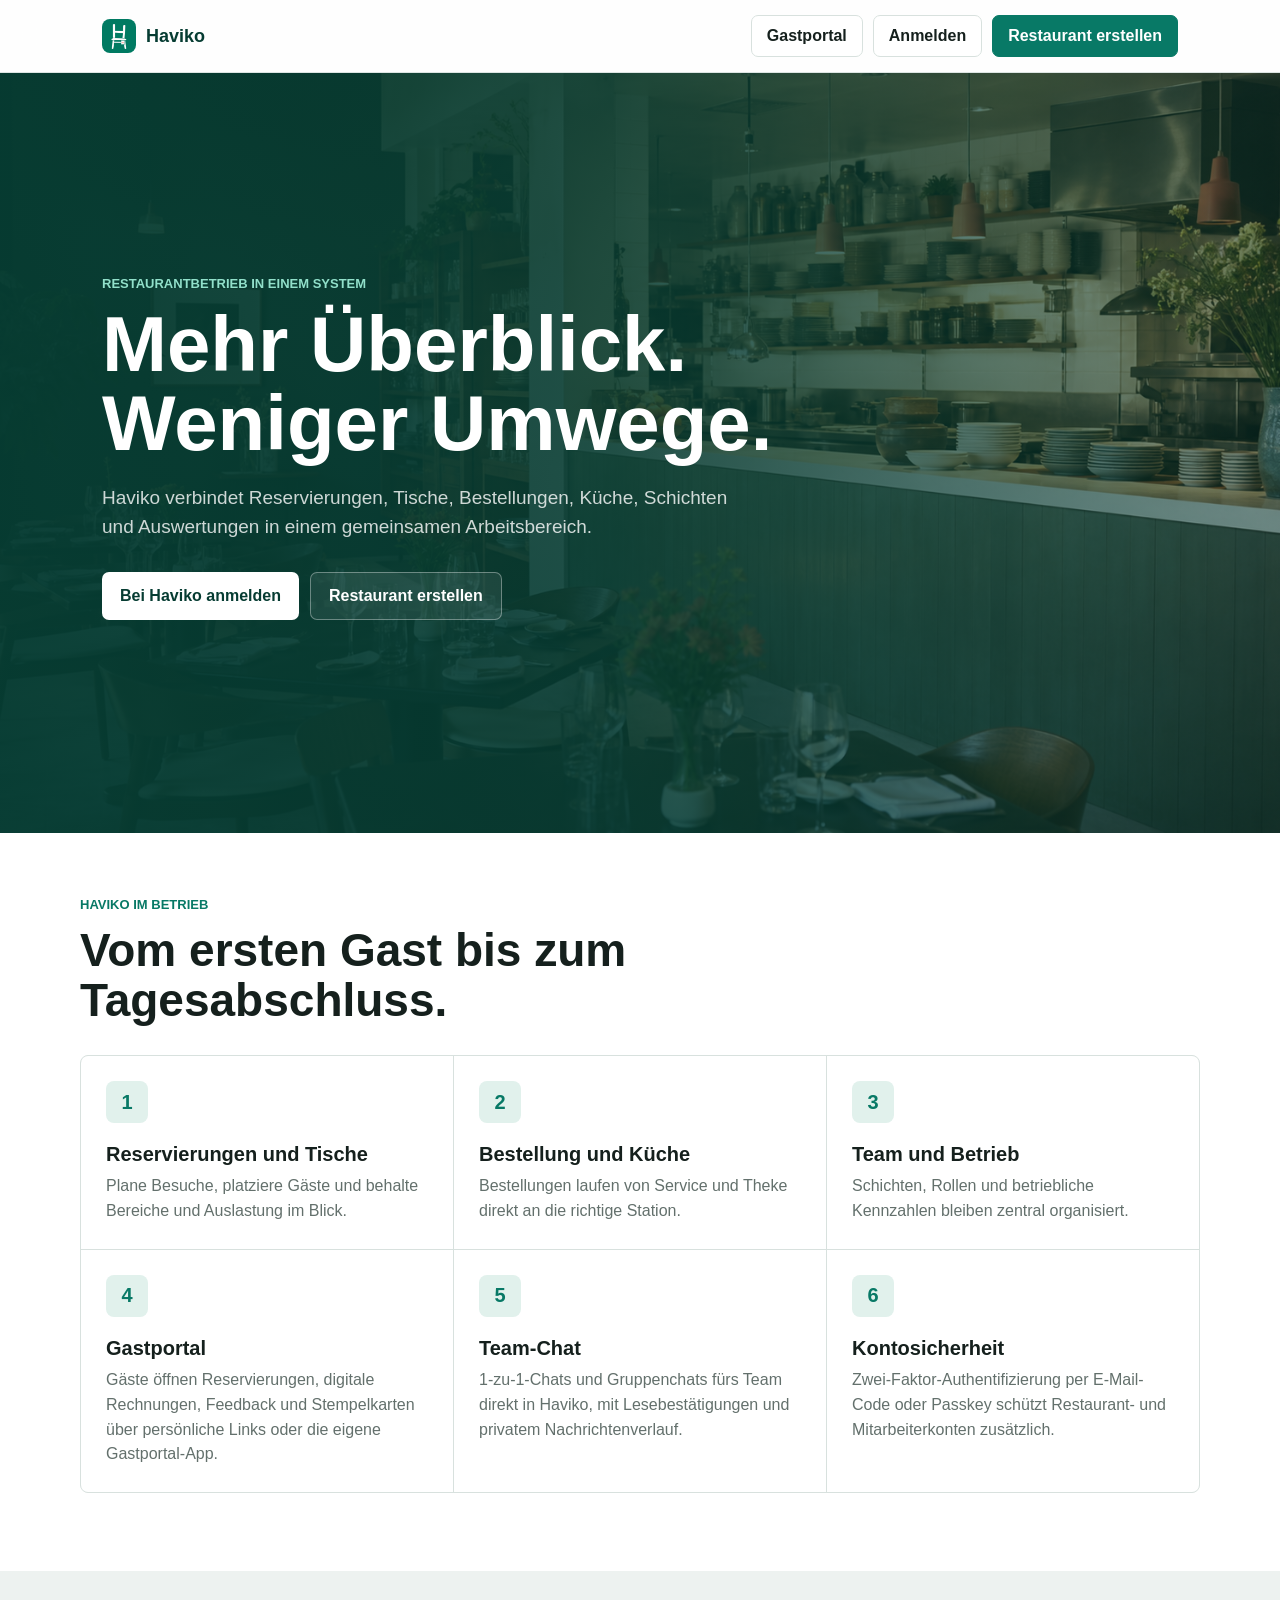
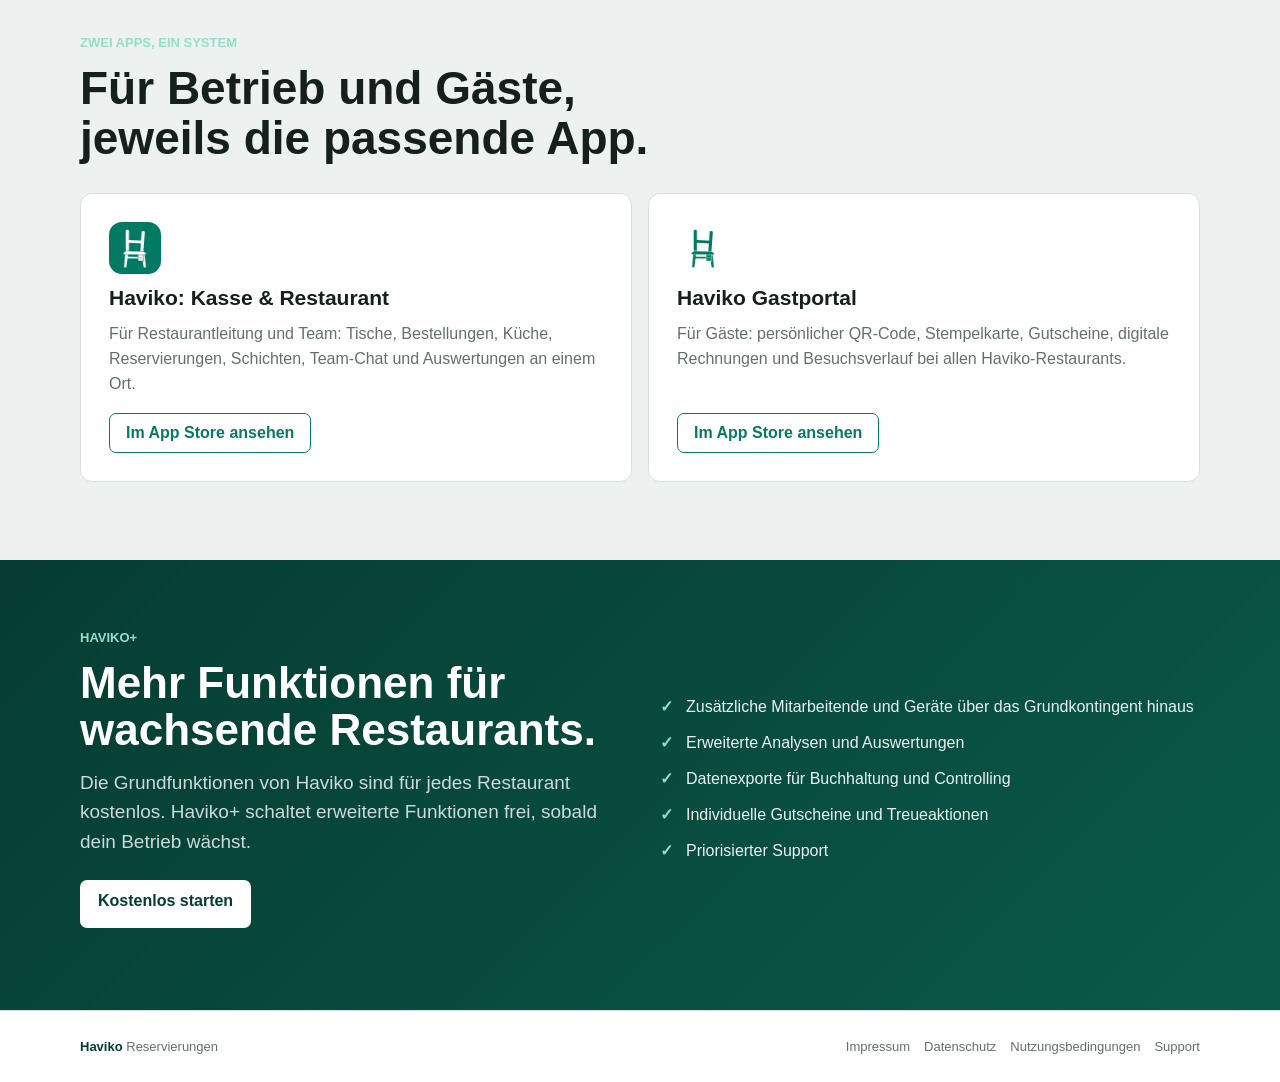
==== commit d8ea7b54: "Sicherheits-Seite wieder entfernt" ====
--- a/index.html
+++ b/index.html
@@ -18,19 +18,6 @@
   <link rel="shortcut icon" type="image/png" href="./assets/favicon-48.png?v=7">
   <link rel="apple-touch-icon" sizes="180x180" href="./assets/apple-touch-icon.png?v=7">
   <link rel="manifest" href="./site.webmanifest?v=7">
-  <script>
-    (() => {
-      const hasAccess = document.cookie
-        .split(";")
-        .map((value) => value.trim())
-        .some((value) => value === "haviko_preview_access=granted");
-      if (!hasAccess && window.location.hostname !== "localhost") {
-        window.location.replace(
-          `https://autorisieren.haviko.de/?next=${encodeURIComponent(window.location.href)}`
-        );
-      }
-    })();
-  </script>
   <title>Haviko | Restaurantsoftware</title>
   <style>
     :root {
@@ -348,7 +335,7 @@
 
     .landing-feature-grid {
       display: grid;
-      grid-template-columns: repeat(4, minmax(0, 1fr));
+      grid-template-columns: repeat(3, minmax(0, 1fr));
       gap: 1px;
       border: 1px solid var(--line);
       border-radius: 8px;
@@ -383,6 +370,124 @@
       margin: 0;
       color: var(--muted);
       line-height: 1.55;
+    }
+
+    .landing-apps {
+      padding: 64px 22px 78px;
+      background: var(--background);
+    }
+
+    .landing-apps-inner {
+      width: min(100%, var(--content));
+      margin: 0 auto;
+    }
+
+    .landing-apps h2 {
+      max-width: 650px;
+      margin: 0 0 30px;
+      font-size: clamp(30px, 5vw, 46px);
+      line-height: 1.08;
+    }
+
+    .landing-app-grid {
+      display: grid;
+      grid-template-columns: repeat(2, minmax(0, 1fr));
+      gap: 16px;
+    }
+
+    .landing-app-card {
+      padding: 28px;
+      border: 1px solid var(--line);
+      border-radius: 12px;
+      background: white;
+      display: flex;
+      flex-direction: column;
+      gap: 12px;
+    }
+
+    .landing-app-icon {
+      width: 52px;
+      height: 52px;
+      border-radius: 13px;
+    }
+
+    .landing-app-card h3 {
+      margin: 0;
+      font-size: 21px;
+    }
+
+    .landing-app-card p {
+      margin: 0;
+      color: var(--muted);
+      line-height: 1.55;
+      flex: 1;
+    }
+
+    .landing-app-card a {
+      align-self: flex-start;
+      margin-top: 4px;
+      padding: 10px 16px;
+      border-radius: 7px;
+      border: 1px solid var(--action);
+      color: var(--action);
+      font-weight: 780;
+      text-decoration: none;
+    }
+
+    .landing-plus {
+      padding: 70px 22px 82px;
+      color: white;
+      background: linear-gradient(135deg, var(--forest-deep) 0%, var(--forest) 100%);
+    }
+
+    .landing-plus-inner {
+      width: min(100%, var(--content));
+      margin: 0 auto;
+      display: grid;
+      grid-template-columns: minmax(0, 1fr) minmax(0, 1fr);
+      gap: 40px;
+      align-items: center;
+    }
+
+    .landing-plus h2 {
+      margin: 0 0 14px;
+      font-size: clamp(30px, 5vw, 44px);
+      line-height: 1.08;
+    }
+
+    .landing-plus .landing-kicker { color: #91e0ca; }
+
+    .landing-plus p.landing-lead {
+      color: rgba(255, 255, 255, 0.8);
+      margin: 0 0 24px;
+    }
+
+    .landing-plus-list {
+      list-style: none;
+      margin: 0;
+      padding: 0;
+      display: grid;
+      gap: 12px;
+    }
+
+    .landing-plus-list li {
+      padding-left: 26px;
+      position: relative;
+      line-height: 1.5;
+      color: rgba(255, 255, 255, 0.92);
+    }
+
+    .landing-plus-list li::before {
+      content: "✓";
+      position: absolute;
+      left: 0;
+      color: #91e0ca;
+      font-weight: 800;
+    }
+
+    @media (max-width: 720px) {
+      .landing-app-grid { grid-template-columns: 1fr; }
+      .landing-plus-inner { grid-template-columns: 1fr; }
     }
 
     .hero {
@@ -1108,29 +1213,40 @@
       width: min(100%, var(--content));
       margin: 0 auto;
       display: flex;
-      align-items: flex-start;
+      flex-wrap: wrap;
+      align-items: center;
       justify-content: space-between;
-      gap: 24px;
+      gap: 6px 18px;
     }
 
     .footer-brand {
       color: var(--muted);
       font-size: 13px;
-      line-height: 1.5;
     }
 
     .footer-brand strong {
-      display: block;
       color: var(--forest-deep);
-      font-size: 15px;
+      font-weight: 800;
     }
 
     .footer-links {
       display: flex;
       flex-wrap: wrap;
-      justify-content: flex-end;
-      gap: 10px 18px;
+      justify-content: center;
+      gap: 14px;
       font-size: 13px;
+    }
+
+    .footer-links button,
+    .footer-links a {
+      color: var(--muted);
+      text-decoration: none;
+      font: inherit;
+    }
+
+    .footer-links button:hover,
+    .footer-links a:hover {
+      color: var(--forest-deep);
     }
 
     .legal-dialog {
@@ -1415,9 +1531,61 @@
             <article class="landing-feature">
               <span class="landing-feature-mark" aria-hidden="true">4</span>
               <h3>Gastportal</h3>
-              <p>Gäste öffnen Reservierungen, digitale Rechnungen, Feedback und Stempelkarten über persönliche Links.</p>
+              <p>Gäste öffnen Reservierungen, digitale Rechnungen, Feedback und Stempelkarten über persönliche Links oder die eigene Gastportal-App.</p>
+            </article>
+            <article class="landing-feature">
+              <span class="landing-feature-mark" aria-hidden="true">5</span>
+              <h3>Team-Chat</h3>
+              <p>1-zu-1-Chats und Gruppenchats fürs Team direkt in Haviko, mit Lesebestätigungen und privatem Nachrichtenverlauf.</p>
+            </article>
+            <article class="landing-feature">
+              <span class="landing-feature-mark" aria-hidden="true">6</span>
+              <h3>Kontosicherheit</h3>
+              <p>Zwei-Faktor-Authentifizierung per E-Mail-Code oder Passkey schützt Restaurant- und Mitarbeiterkonten zusätzlich.</p>
             </article>
           </div>
+        </div>
+      </section>
+
+      <section class="landing-apps">
+        <div class="landing-apps-inner">
+          <p class="landing-kicker">Zwei Apps, ein System</p>
+          <h2>Für Betrieb und Gäste, jeweils die passende App.</h2>
+          <div class="landing-app-grid">
+            <article class="landing-app-card">
+              <img class="landing-app-icon" src="./assets/haviko-app-icon.png" alt="">
+              <h3>Haviko: Kasse &amp; Restaurant</h3>
+              <p>Für Restaurantleitung und Team: Tische, Bestellungen, Küche, Reservierungen, Schichten, Team-Chat und Auswertungen an einem Ort.</p>
+              <a href="https://apps.apple.com/app/id6794772408">Im App Store ansehen</a>
+            </article>
+            <article class="landing-app-card">
+              <img class="landing-app-icon" src="./assets/haviko-guest-app-icon.png" alt="">
+              <h3>Haviko Gastportal</h3>
+              <p>Für Gäste: persönlicher QR-Code, Stempelkarte, Gutscheine, digitale Rechnungen und Besuchsverlauf bei allen Haviko-Restaurants.</p>
+              <a href="https://apps.apple.com/app/id6796907761">Im App Store ansehen</a>
+            </article>
+          </div>
+        </div>
+      </section>
+
+      <section class="landing-plus">
+        <div class="landing-plus-inner">
+          <div>
+            <p class="landing-kicker">Haviko+</p>
+            <h2>Mehr Funktionen für wachsende Restaurants.</h2>
+            <p class="landing-lead">
+              Die Grundfunktionen von Haviko sind für jedes Restaurant kostenlos.
+              Haviko+ schaltet erweiterte Funktionen frei, sobald dein Betrieb wächst.
+            </p>
+            <a class="primary-link" href="https://login.haviko.de/?mode=register" style="display:inline-flex;min-height:48px;padding:12px 18px;border-radius:7px;font-weight:800;text-decoration:none;background:white;color:var(--forest-deep);">Kostenlos starten</a>
+          </div>
+          <ul class="landing-plus-list">
+            <li>Zusätzliche Mitarbeitende und Geräte über das Grundkontingent hinaus</li>
+            <li>Erweiterte Analysen und Auswertungen</li>
+            <li>Datenexporte für Buchhaltung und Controlling</li>
+            <li>Individuelle Gutscheine und Treueaktionen</li>
+            <li>Priorisierter Support</li>
+          </ul>
         </div>
       </section>
     </section>
@@ -1767,18 +1935,12 @@
 
     <footer class="site-footer">
       <div class="footer-inner">
-        <div class="footer-brand">
-          <strong>Reservierung mit Haviko</strong>
-          Sichere Restaurantorganisation und Online-Reservierungen.
-        </div>
+        <span class="footer-brand"><strong>Haviko</strong> Reservierungen</span>
         <div class="footer-links">
-          <a href="https://login.haviko.de/">Haviko Web</a>
+          <a href="/impressum/">Impressum</a>
+          <a href="/datenschutz/">Datenschutz</a>
+          <a href="/nutzungsbedingungen/">Nutzungsbedingungen</a>
           <button type="button" data-legal="support">Support</button>
-          <button type="button" data-legal="veroeffentlichung">Veröffentlichung</button>
-          <button type="button" data-legal="impressum">Impressum</button>
-          <button type="button" data-legal="datenschutz">Datenschutz</button>
-          <button type="button" data-legal="nutzungsbedingungen">Nutzungsbedingungen</button>
-          <button type="button" data-legal="agb">AGB</button>
         </div>
       </div>
     </footer>
@@ -2260,7 +2422,7 @@
 
       const SUPABASE_URL = "https://dlapwemckfhxklytbqkk.supabase.co";
       const SUPABASE_KEY = "sb_publishable_VeeQLARNn-sULZ4snvp3HA_Hd78H5RN";
-      const DEVELOPMENT_MODE = true;
+      const DEVELOPMENT_MODE = false;
       const DEVELOPMENT_PIN_HASH =
         "763f0a51a8e57db6ca611f045f3c5acc85075b79cedebf010f0d2277fb966c3e";
       const params = new URLSearchParams(window.location.search);
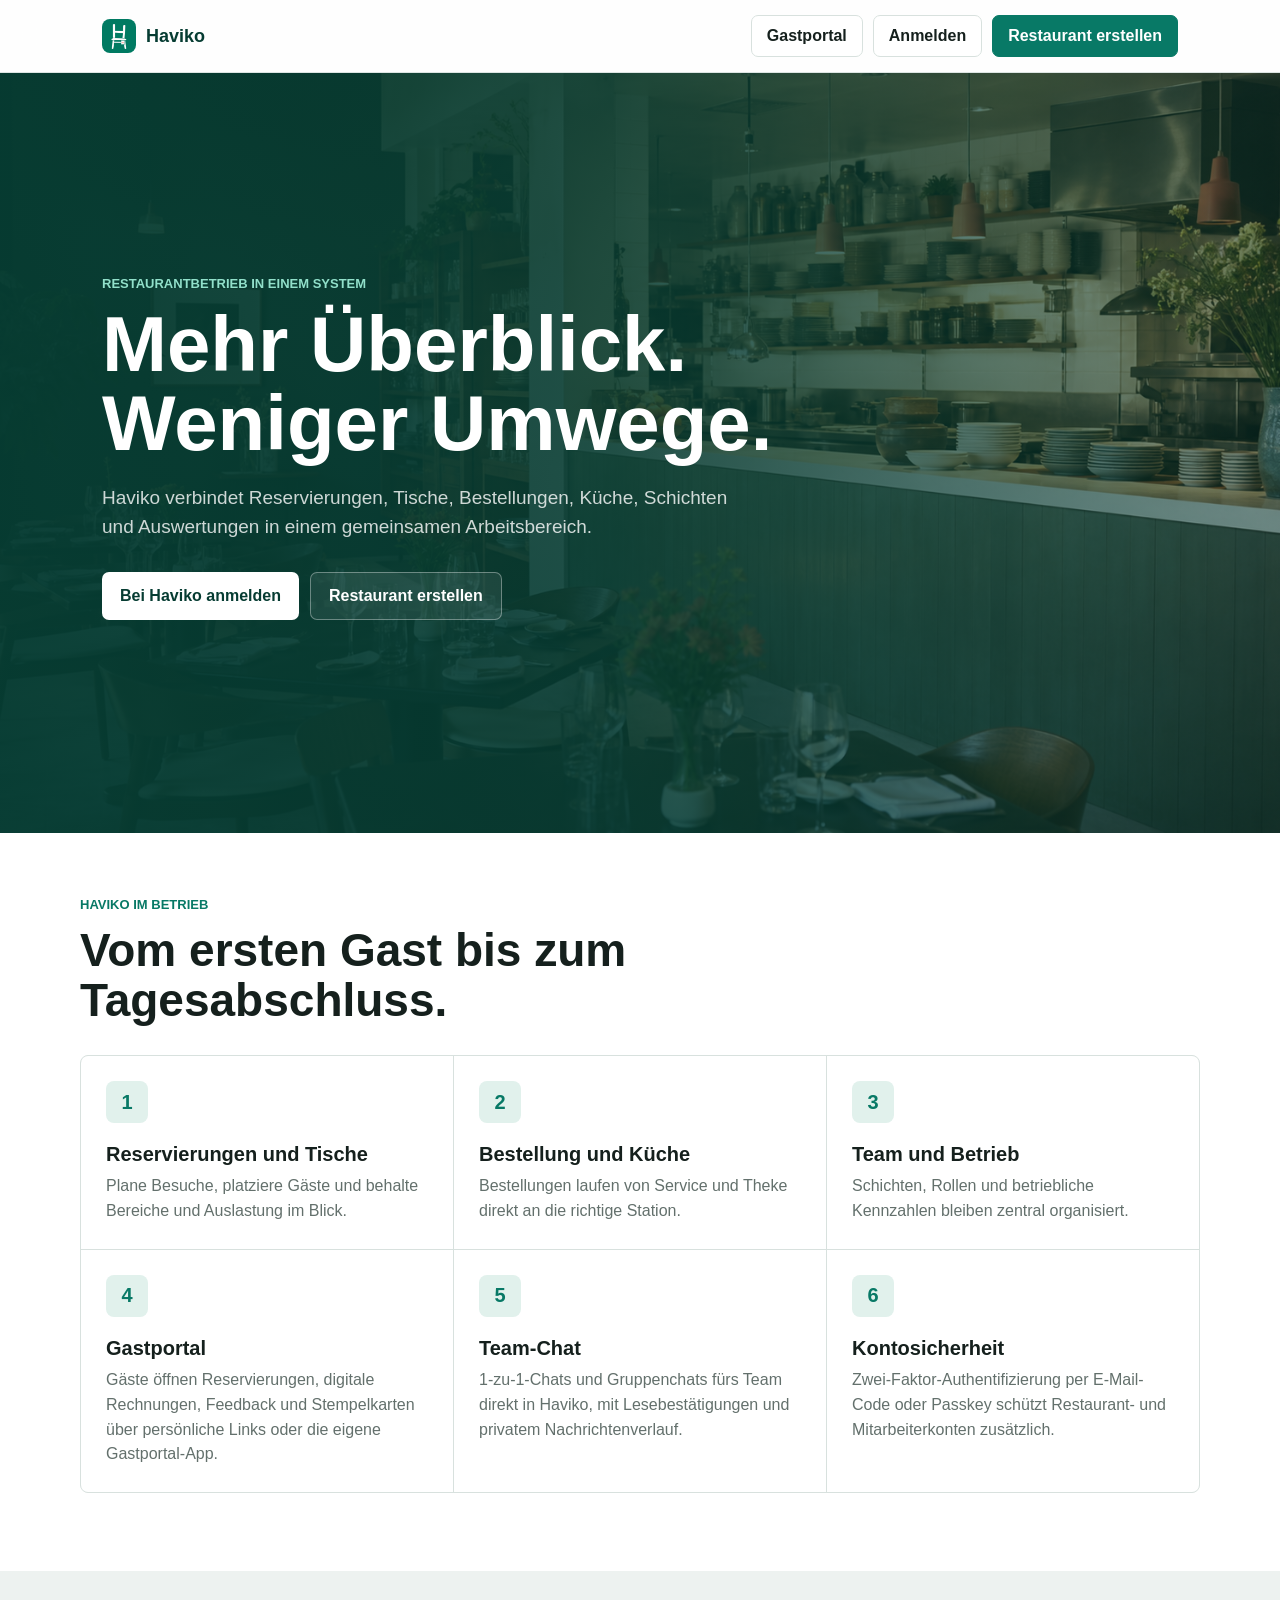
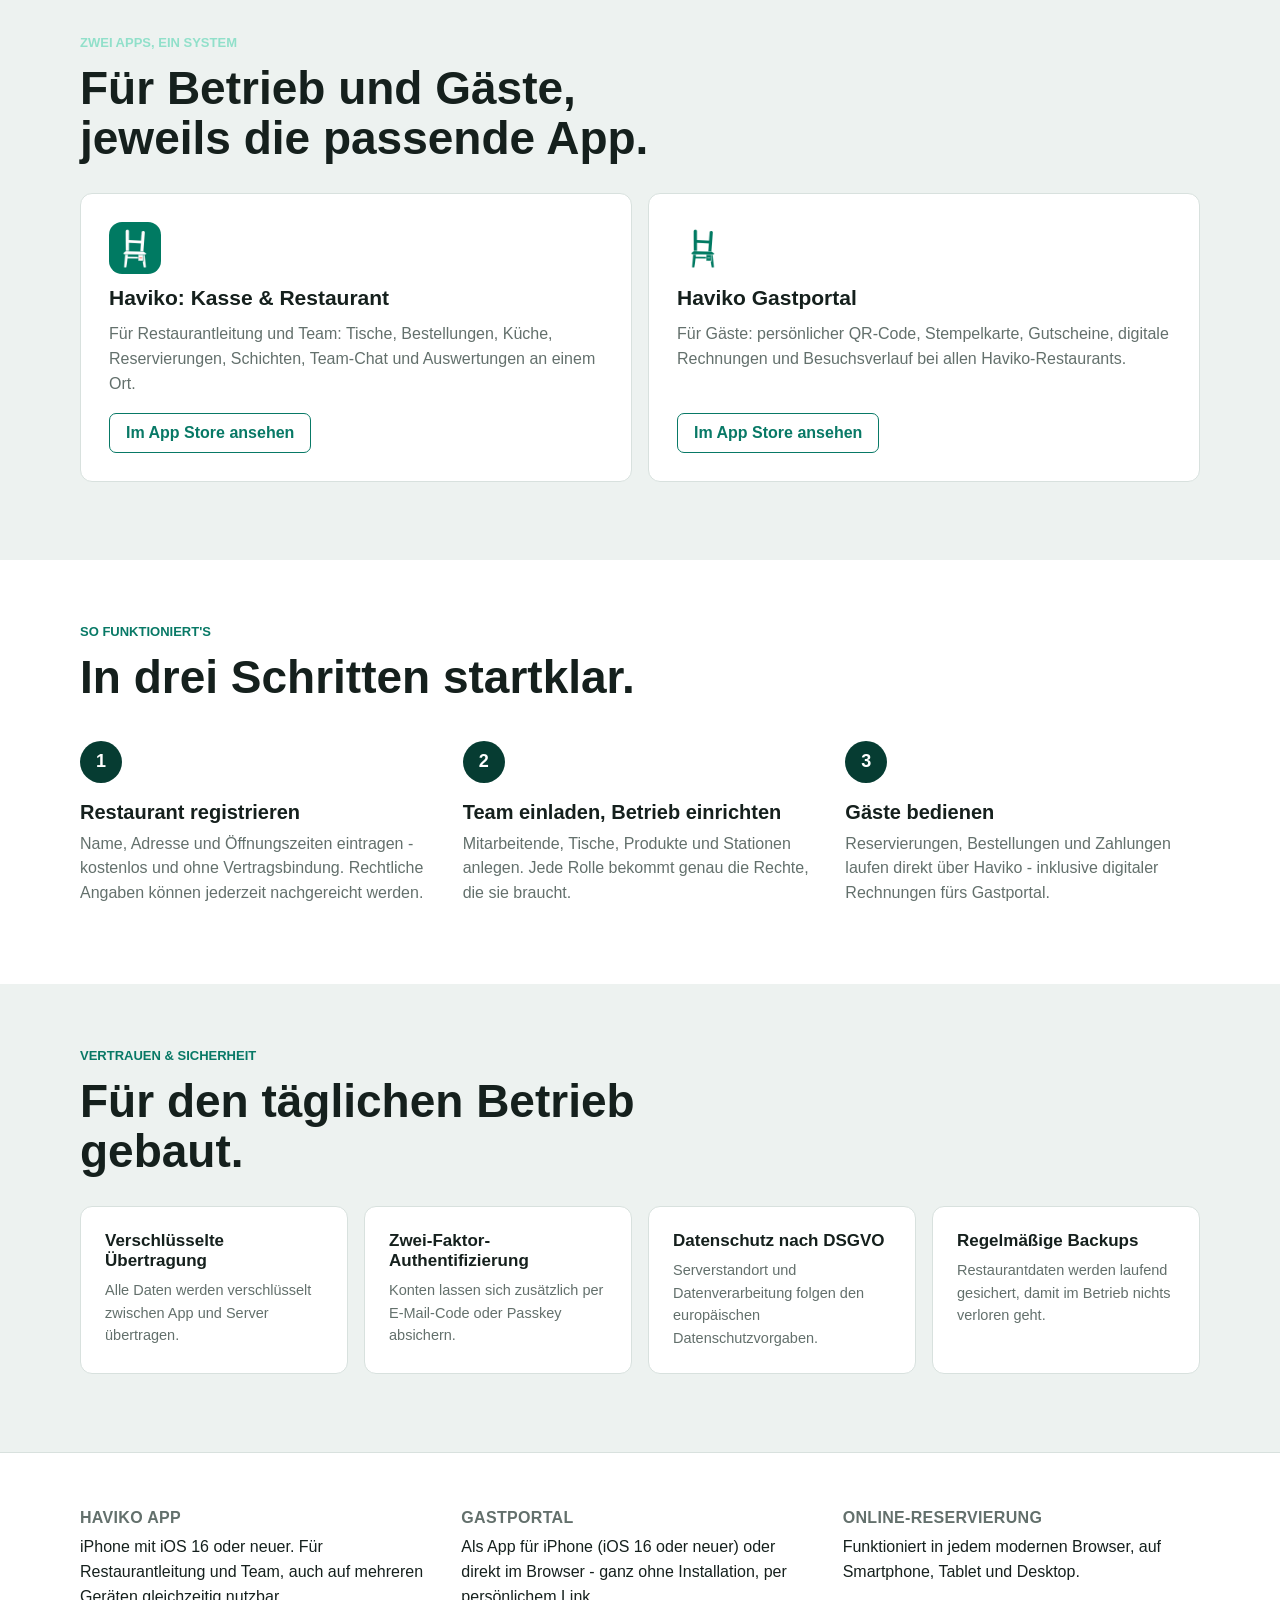
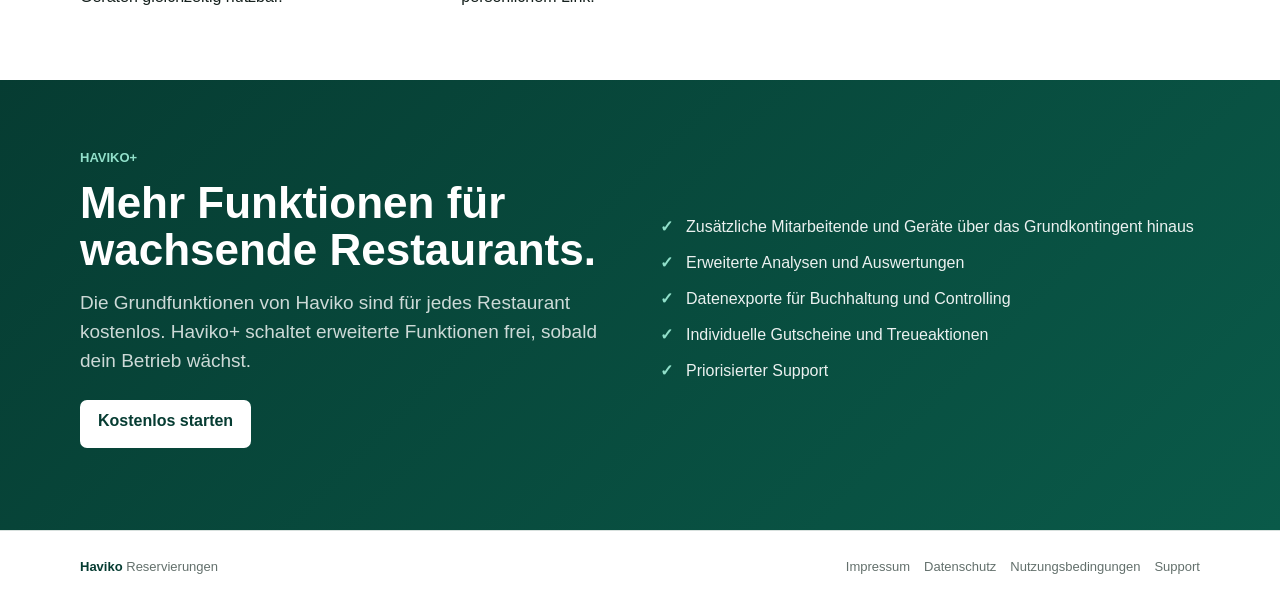
==== commit 2c7dea26: "Startseite seriöser gemacht: Produkt-Flow, Vertrauen, Kompatibilität - Neue "So funktioniert's"-Sekt" ====
--- a/index.html
+++ b/index.html
@@ -490,6 +490,139 @@
       .landing-plus-inner { grid-template-columns: 1fr; }
     }
 
+    .landing-flow {
+      padding: 64px 22px 78px;
+      background: white;
+    }
+
+    .landing-flow-inner {
+      width: min(100%, var(--content));
+      margin: 0 auto;
+    }
+
+    .landing-flow h2 {
+      max-width: 650px;
+      margin: 0 0 30px;
+      font-size: clamp(30px, 5vw, 46px);
+      line-height: 1.08;
+    }
+
+    .landing-flow .landing-kicker { color: var(--action); }
+
+    .landing-flow-grid {
+      display: grid;
+      grid-template-columns: repeat(3, minmax(0, 1fr));
+      gap: 28px;
+    }
+
+    .landing-flow-step {
+      position: relative;
+      padding-top: 8px;
+    }
+
+    .landing-flow-step-number {
+      width: 42px;
+      height: 42px;
+      display: grid;
+      place-items: center;
+      border-radius: 999px;
+      background: var(--forest-deep);
+      color: white;
+      font-size: 18px;
+      font-weight: 850;
+      margin-bottom: 18px;
+    }
+
+    .landing-flow-step h3 {
+      margin: 0 0 8px;
+      font-size: 20px;
+    }
+
+    .landing-flow-step p {
+      margin: 0;
+      color: var(--muted);
+      line-height: 1.55;
+    }
+
+    .landing-trust {
+      padding: 64px 22px 78px;
+      background: var(--background);
+    }
+
+    .landing-trust-inner {
+      width: min(100%, var(--content));
+      margin: 0 auto;
+    }
+
+    .landing-trust h2 {
+      max-width: 650px;
+      margin: 0 0 30px;
+      font-size: clamp(30px, 5vw, 46px);
+      line-height: 1.08;
+    }
+
+    .landing-trust .landing-kicker { color: var(--action); }
+
+    .landing-trust-grid {
+      display: grid;
+      grid-template-columns: repeat(4, minmax(0, 1fr));
+      gap: 16px;
+    }
+
+    .landing-trust-item {
+      padding: 24px;
+      border: 1px solid var(--line);
+      border-radius: 12px;
+      background: white;
+    }
+
+    .landing-trust-item h3 {
+      margin: 0 0 8px;
+      font-size: 17px;
+    }
+
+    .landing-trust-item p {
+      margin: 0;
+      color: var(--muted);
+      font-size: 14.5px;
+      line-height: 1.55;
+    }
+
+    .landing-compat {
+      padding: 56px 22px 70px;
+      background: white;
+      border-top: 1px solid var(--line);
+    }
+
+    .landing-compat-inner {
+      width: min(100%, var(--content));
+      margin: 0 auto;
+      display: grid;
+      grid-template-columns: repeat(3, minmax(0, 1fr));
+      gap: 24px;
+    }
+
+    .landing-compat-item h3 {
+      margin: 0 0 8px;
+      font-size: 16px;
+      color: var(--muted);
+      text-transform: uppercase;
+      letter-spacing: 0.02em;
+      font-weight: 800;
+    }
+
+    .landing-compat-item p {
+      margin: 0;
+      color: var(--ink);
+      line-height: 1.55;
+    }
+
+    @media (max-width: 820px) {
+      .landing-flow-grid { grid-template-columns: 1fr; gap: 30px; }
+      .landing-trust-grid { grid-template-columns: repeat(2, minmax(0, 1fr)); }
+      .landing-compat-inner { grid-template-columns: 1fr; gap: 26px; }
+    }
+
     .hero {
       min-height: 285px;
       position: relative;
@@ -1564,6 +1697,72 @@
               <p>Für Gäste: persönlicher QR-Code, Stempelkarte, Gutscheine, digitale Rechnungen und Besuchsverlauf bei allen Haviko-Restaurants.</p>
               <a href="https://apps.apple.com/app/id6796907761">Im App Store ansehen</a>
             </article>
+          </div>
+        </div>
+      </section>
+
+      <section class="landing-flow">
+        <div class="landing-flow-inner">
+          <p class="landing-kicker">So funktioniert's</p>
+          <h2>In drei Schritten startklar.</h2>
+          <div class="landing-flow-grid">
+            <article class="landing-flow-step">
+              <div class="landing-flow-step-number" aria-hidden="true">1</div>
+              <h3>Restaurant registrieren</h3>
+              <p>Name, Adresse und Öffnungszeiten eintragen - kostenlos und ohne Vertragsbindung. Rechtliche Angaben können jederzeit nachgereicht werden.</p>
+            </article>
+            <article class="landing-flow-step">
+              <div class="landing-flow-step-number" aria-hidden="true">2</div>
+              <h3>Team einladen, Betrieb einrichten</h3>
+              <p>Mitarbeitende, Tische, Produkte und Stationen anlegen. Jede Rolle bekommt genau die Rechte, die sie braucht.</p>
+            </article>
+            <article class="landing-flow-step">
+              <div class="landing-flow-step-number" aria-hidden="true">3</div>
+              <h3>Gäste bedienen</h3>
+              <p>Reservierungen, Bestellungen und Zahlungen laufen direkt über Haviko - inklusive digitaler Rechnungen fürs Gastportal.</p>
+            </article>
+          </div>
+        </div>
+      </section>
+
+      <section class="landing-trust">
+        <div class="landing-trust-inner">
+          <p class="landing-kicker">Vertrauen &amp; Sicherheit</p>
+          <h2>Für den täglichen Betrieb gebaut.</h2>
+          <div class="landing-trust-grid">
+            <article class="landing-trust-item">
+              <h3>Verschlüsselte Übertragung</h3>
+              <p>Alle Daten werden verschlüsselt zwischen App und Server übertragen.</p>
+            </article>
+            <article class="landing-trust-item">
+              <h3>Zwei-Faktor-Authentifizierung</h3>
+              <p>Konten lassen sich zusätzlich per E-Mail-Code oder Passkey absichern.</p>
+            </article>
+            <article class="landing-trust-item">
+              <h3>Datenschutz nach DSGVO</h3>
+              <p>Serverstandort und Datenverarbeitung folgen den europäischen Datenschutzvorgaben.</p>
+            </article>
+            <article class="landing-trust-item">
+              <h3>Regelmäßige Backups</h3>
+              <p>Restaurantdaten werden laufend gesichert, damit im Betrieb nichts verloren geht.</p>
+            </article>
+          </div>
+        </div>
+      </section>
+
+      <section class="landing-compat">
+        <div class="landing-compat-inner">
+          <div class="landing-compat-item">
+            <h3>Haviko App</h3>
+            <p>iPhone mit iOS 16 oder neuer. Für Restaurantleitung und Team, auch auf mehreren Geräten gleichzeitig nutzbar.</p>
+          </div>
+          <div class="landing-compat-item">
+            <h3>Gastportal</h3>
+            <p>Als App für iPhone (iOS 16 oder neuer) oder direkt im Browser - ganz ohne Installation, per persönlichem Link.</p>
+          </div>
+          <div class="landing-compat-item">
+            <h3>Online-Reservierung</h3>
+            <p>Funktioniert in jedem modernen Browser, auf Smartphone, Tablet und Desktop.</p>
           </div>
         </div>
       </section>
